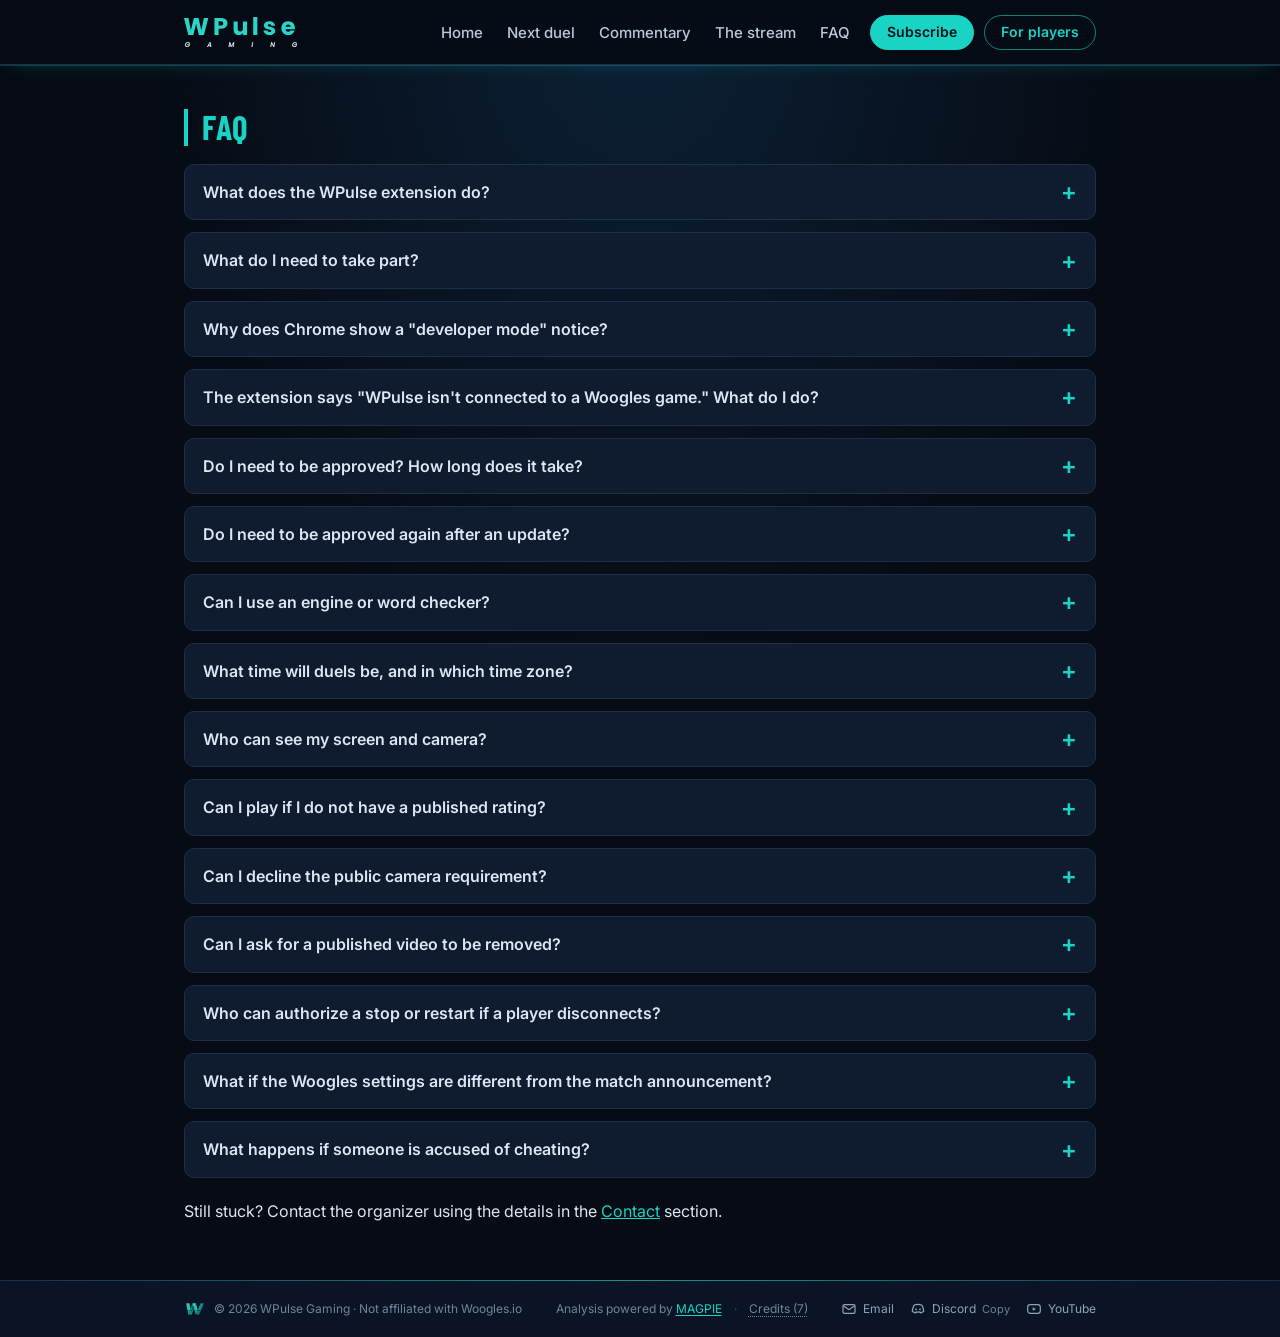
==== faq.html @ 5f2291a4 "Add files via upload" ====
<!DOCTYPE html>
<html lang="en">
<head>
  <meta charset="utf-8">
  <meta name="viewport" content="width=device-width, initial-scale=1">
  <title>FAQ &middot; WPulse Gaming</title>
  <meta name="description" content="Answers to common questions from WPulse Gaming players: the extension, approval, what you need to take part, time zones, cameras and recording, disconnects and fair play.">
  <meta name="theme-color" content="#060b14">
  <link rel="icon" href="favicon.ico?v=2" sizes="32x32">
  <link rel="icon" href="images/favicon.svg?v=2" type="image/svg+xml">

  <!-- Link previews (WhatsApp, Discord, X, Facebook, etc.). The flyer image must exist at images/next-duel-flyer.png. -->
  <meta property="og:type" content="website">
  <meta property="og:site_name" content="WPulse Gaming">
  <meta property="og:title" content="FAQ &middot; WPulse Gaming">
  <meta property="og:description" content="Answers to common questions about the WPulse extension, approval, cameras and recording, and fair play.">
  <meta property="og:url" content="https://wpulsegaming.runs-at.dev/faq.html">
  <meta property="og:image" content="https://wpulsegaming.runs-at.dev/images/next-duel-flyer.png">
  <meta property="og:image:alt" content="WPulse Gaming flyer for the next Scrabble duel">
  <meta name="twitter:card" content="summary_large_image">
  <meta name="twitter:title" content="FAQ &middot; WPulse Gaming">
  <meta name="twitter:description" content="Answers to common questions about the WPulse extension, approval, cameras and recording, and fair play.">
  <meta name="twitter:image" content="https://wpulsegaming.runs-at.dev/images/next-duel-flyer.png">

  <!-- Fonts only (no scripts, no tracking). Falls back to system fonts if blocked. -->
  <link rel="preconnect" href="https://fonts.googleapis.com">
  <link rel="preconnect" href="https://fonts.gstatic.com" crossorigin>
  <link href="https://fonts.googleapis.com/css2?family=Barlow+Condensed:wght@500;600;700&family=Inter:wght@400;500;600;700&display=swap" rel="stylesheet">

  <link rel="stylesheet" href="styles.css">
  <style>
    /* Inactive "coming soon" stream label (no link). Remove with the TODO comments when the stream is ready. */
    .btn-off { background: #16253b; color: #8da2bb; border: 2px dashed #2a4263; cursor: not-allowed; user-select: none; }
    .off-text { color: #8da2bb; font-style: italic; }
  </style>
</head>
</head>
<body class="page-faq">

<!-- Contact icons: simple single-colour SVG symbols (inherit text colour), reused below with <use>. -->
<svg width="0" height="0" style="position:absolute" aria-hidden="true" focusable="false">
  <symbol id="icon-email" viewBox="0 0 24 24">
    <rect x="3" y="5.5" width="18" height="13" rx="2" fill="none" stroke="currentColor" stroke-width="1.8"/>
    <path d="M3.5 7l8.5 6 8.5-6" fill="none" stroke="currentColor" stroke-width="1.8" stroke-linejoin="round"/>
  </symbol>
  <symbol id="icon-youtube" viewBox="0 0 24 24">
    <rect x="2.5" y="5.5" width="19" height="13" rx="4" fill="none" stroke="currentColor" stroke-width="1.8"/>
    <path d="M10 9.2v5.6l5-2.8z" fill="currentColor"/>
  </symbol>
  <symbol id="icon-discord" viewBox="0 0 24 24">
    <path d="M6 6.5c1.9-1 3.8-1.5 6-1.5s4.1.5 6 1.5c1.6 2.7 2.4 5.7 2.6 9-1.6 1.3-3.2 2-4.8 2.4l-1-1.6c-.9.2-1.8.3-2.8.3s-1.9-.1-2.8-.3l-1 1.6c-1.6-.4-3.2-1.1-4.8-2.4.2-3.3 1-6.3 2.6-9z" fill="none" stroke="currentColor" stroke-width="1.8" stroke-linejoin="round"/>
    <circle cx="9" cy="12.5" r="1.4" fill="currentColor"/>
    <circle cx="15" cy="12.5" r="1.4" fill="currentColor"/>
  </symbol>
  <!-- Design icons: 1.75px line icons, decorative (used with aria-hidden). -->
  <symbol id="i-camera" viewBox="0 0 24 24" fill="none" stroke="currentColor" stroke-width="1.75" stroke-linecap="round" stroke-linejoin="round"><path d="M3 8a2 2 0 0 1 2-2h2l1.5-2h7L17 6h2a2 2 0 0 1 2 2v9a2 2 0 0 1-2 2H5a2 2 0 0 1-2-2z"/><circle cx="12" cy="12.5" r="3.5"/></symbol>
  <symbol id="i-phone" viewBox="0 0 24 24" fill="none" stroke="currentColor" stroke-width="1.75" stroke-linecap="round" stroke-linejoin="round"><rect x="7" y="2.5" width="10" height="19" rx="2.5"/><path d="M11 18.5h2"/></symbol>
  <symbol id="i-monitor" viewBox="0 0 24 24" fill="none" stroke="currentColor" stroke-width="1.75" stroke-linecap="round" stroke-linejoin="round"><rect x="3" y="4" width="18" height="12" rx="2"/><path d="M8 20h8M12 16v4"/></symbol>
  <symbol id="i-shield-check" viewBox="0 0 24 24" fill="none" stroke="currentColor" stroke-width="1.75" stroke-linecap="round" stroke-linejoin="round"><path d="M12 3l7 3v5.5c0 4.5-3 8-7 9.5-4-1.5-7-5-7-9.5V6z"/><path d="M9 12l2 2 4-4"/></symbol>
  <symbol id="i-shield" viewBox="0 0 24 24" fill="none" stroke="currentColor" stroke-width="1.75" stroke-linecap="round" stroke-linejoin="round"><path d="M12 3l7 3v5.5c0 4.5-3 8-7 9.5-4-1.5-7-5-7-9.5V6z"/></symbol>
  <symbol id="i-ban" viewBox="0 0 24 24" fill="none" stroke="currentColor" stroke-width="1.75" stroke-linecap="round" stroke-linejoin="round"><circle cx="12" cy="12" r="9"/><path d="M5.6 5.6l12.8 12.8"/></symbol>
  <symbol id="i-check" viewBox="0 0 24 24" fill="none" stroke="currentColor" stroke-width="1.75" stroke-linecap="round" stroke-linejoin="round"><path d="M5 12.5l4.5 4.5L19 7.5"/></symbol>
  <symbol id="i-clock" viewBox="0 0 24 24" fill="none" stroke="currentColor" stroke-width="1.75" stroke-linecap="round" stroke-linejoin="round"><circle cx="12" cy="12" r="9"/><path d="M12 7v5l3 2"/></symbol>
  <symbol id="i-headphones-off" viewBox="0 0 24 24" fill="none" stroke="currentColor" stroke-width="1.75" stroke-linecap="round" stroke-linejoin="round"><path d="M4 15v-3a8 8 0 0 1 12-6.9M20 12v3"/><rect x="3" y="14" width="4" height="6" rx="1.5"/><rect x="17" y="14" width="4" height="6" rx="1.5"/><path d="M3 3l18 18"/></symbol>
  <symbol id="i-lightbulb" viewBox="0 0 24 24" fill="none" stroke="currentColor" stroke-width="1.75" stroke-linecap="round" stroke-linejoin="round"><path d="M9 18h6M10 21h4M12 3a6 6 0 0 0-3.5 10.9c.6.5 1 1.2 1 2.1h5c0-.9.4-1.6 1-2.1A6 6 0 0 0 12 3z"/></symbol>
  <symbol id="i-file" viewBox="0 0 24 24" fill="none" stroke="currentColor" stroke-width="1.75" stroke-linecap="round" stroke-linejoin="round"><path d="M6 3h8l4 4v14H6z"/><path d="M14 3v4h4M9 12h6M9 16h6"/></symbol>
  <symbol id="i-play" viewBox="0 0 24 24" fill="none" stroke="currentColor" stroke-width="1.75" stroke-linecap="round" stroke-linejoin="round"><circle cx="12" cy="12" r="9"/><path d="M10 8.5v7l6-3.5z"/></symbol>
  <symbol id="i-layout" viewBox="0 0 24 24" fill="none" stroke="currentColor" stroke-width="1.75" stroke-linecap="round" stroke-linejoin="round"><rect x="3" y="4" width="18" height="16" rx="2"/><path d="M3 10h18M10 10v10"/></symbol>
  <symbol id="i-message" viewBox="0 0 24 24" fill="none" stroke="currentColor" stroke-width="1.75" stroke-linecap="round" stroke-linejoin="round"><path d="M4 5h16v11H9l-5 4z"/></symbol>
  <symbol id="i-image" viewBox="0 0 24 24" fill="none" stroke="currentColor" stroke-width="1.75" stroke-linecap="round" stroke-linejoin="round"><rect x="3" y="4" width="18" height="16" rx="2"/><circle cx="9" cy="10" r="1.8"/><path d="M21 16l-5-5-8 8"/></symbol>
  <symbol id="i-download" viewBox="0 0 24 24" fill="none" stroke="currentColor" stroke-width="1.75" stroke-linecap="round" stroke-linejoin="round"><path d="M12 3v12M7 11l5 5 5-5M4 20h16"/></symbol>
  <symbol id="i-calendar" viewBox="0 0 24 24" fill="none" stroke="currentColor" stroke-width="1.75" stroke-linecap="round" stroke-linejoin="round"><rect x="3.5" y="5" width="17" height="15.5" rx="2"/><path d="M3.5 10h17M8 3v4M16 3v4"/></symbol>
  <symbol id="i-flag" viewBox="0 0 24 24" fill="none" stroke="currentColor" stroke-width="1.75" stroke-linecap="round" stroke-linejoin="round"><path d="M5 21V4M5 4h11l-2 4 2 4H5"/></symbol>
  <symbol id="i-book" viewBox="0 0 24 24" fill="none" stroke="currentColor" stroke-width="1.75" stroke-linecap="round" stroke-linejoin="round"><path d="M3.5 5.5H10a2 2 0 0 1 2 2V20a2 2 0 0 0-2-2H3.5zM20.5 5.5H14a2 2 0 0 0-2 2V20a2 2 0 0 1 2-2h6.5z"/></symbol>
  <symbol id="i-star" viewBox="0 0 24 24" fill="none" stroke="currentColor" stroke-width="1.75" stroke-linecap="round" stroke-linejoin="round"><path d="M12 3.5l2.6 5.3 5.9.9-4.3 4.1 1 5.8L12 16.8 6.8 19.6l1-5.8L3.5 9.7l5.9-.9z"/></symbol>
  <symbol id="i-globe" viewBox="0 0 24 24" fill="none" stroke="currentColor" stroke-width="1.75" stroke-linecap="round" stroke-linejoin="round"><circle cx="12" cy="12" r="9"/><path d="M3 12h18M12 3c3 3 3 15 0 18M12 3c-3 3-3 15 0 18"/></symbol>
  <symbol id="i-alert" viewBox="0 0 24 24" fill="none" stroke="currentColor" stroke-width="1.75" stroke-linecap="round" stroke-linejoin="round"><path d="M12 3.5l9.5 16.5h-19z"/><path d="M12 10v4.5M12 17.5v.01"/></symbol>
  <symbol id="i-cpu" viewBox="0 0 24 24" fill="none" stroke="currentColor" stroke-width="1.75" stroke-linecap="round" stroke-linejoin="round"><rect x="6" y="6" width="12" height="12" rx="2"/><rect x="9.5" y="9.5" width="5" height="5"/><path d="M9 2.5v3M15 2.5v3M9 18.5v3M15 18.5v3M2.5 9h3M2.5 15h3M18.5 9h3M18.5 15h3"/></symbol>
  <symbol id="i-list" viewBox="0 0 24 24" fill="none" stroke="currentColor" stroke-width="1.75" stroke-linecap="round" stroke-linejoin="round"><path d="M8 6h12M8 12h12M8 18h12M4 6h.01M4 12h.01M4 18h.01"/></symbol>
  <symbol id="i-clipboard" viewBox="0 0 24 24" fill="none" stroke="currentColor" stroke-width="1.75" stroke-linecap="round" stroke-linejoin="round"><rect x="6" y="4" width="12" height="17" rx="2"/><path d="M9 4V3h6v1M9 11h6M9 15h4"/></symbol>
  <symbol id="i-wifi" viewBox="0 0 24 24" fill="none" stroke="currentColor" stroke-width="1.75" stroke-linecap="round" stroke-linejoin="round"><path d="M3 9a14 14 0 0 1 18 0M6 12.5a9.5 9.5 0 0 1 12 0M9 16a5 5 0 0 1 6 0M12 19.5v.01"/></symbol>
  <symbol id="i-scale" viewBox="0 0 24 24" fill="none" stroke="currentColor" stroke-width="1.75" stroke-linecap="round" stroke-linejoin="round"><path d="M12 4v16M6 20h12M5 7h14M5 7l-3 7a3.5 3.5 0 0 0 6 0zM19 7l-3 7a3.5 3.5 0 0 0 6 0z"/></symbol>
  <symbol id="i-eye" viewBox="0 0 24 24" fill="none" stroke="currentColor" stroke-width="1.75" stroke-linecap="round" stroke-linejoin="round"><path d="M2 12s3.5-7 10-7 10 7 10 7-3.5 7-10 7-10-7-10-7z"/><circle cx="12" cy="12" r="3"/></symbol>
  <symbol id="i-trophy" viewBox="0 0 24 24" fill="none" stroke="currentColor" stroke-width="1.75" stroke-linecap="round" stroke-linejoin="round"><path d="M8 4h8v5a4 4 0 0 1-8 0zM8 6H4a3 3 0 0 0 4 4M16 6h4a3 3 0 0 1-4 4M12 13v4M8.5 20h7"/></symbol>
  <symbol id="i-board" viewBox="0 0 24 24" fill="none" stroke="currentColor" stroke-width="1.75" stroke-linecap="round" stroke-linejoin="round"><rect x="3" y="3" width="18" height="18" rx="2"/><path d="M9 3v18M15 3v18M3 9h18M3 15h18"/></symbol>
  <symbol id="i-tiles" viewBox="0 0 24 24" fill="none" stroke="currentColor" stroke-width="1.75" stroke-linecap="round" stroke-linejoin="round"><rect x="3" y="8" width="8" height="8" rx="1.5"/><rect x="13" y="8" width="8" height="8" rx="1.5"/></symbol>
  <symbol id="i-bars" viewBox="0 0 24 24" fill="none" stroke="currentColor" stroke-width="1.75" stroke-linecap="round" stroke-linejoin="round"><path d="M5 20V12M12 20V5M19 20v-9"/></symbol>
  <symbol id="i-user" viewBox="0 0 24 24" fill="none" stroke="currentColor" stroke-width="1.75" stroke-linecap="round" stroke-linejoin="round"><circle cx="12" cy="8" r="4"/><path d="M4 21a8 8 0 0 1 16 0"/></symbol>
  <symbol id="i-at" viewBox="0 0 24 24" fill="none" stroke="currentColor" stroke-width="1.75" stroke-linecap="round" stroke-linejoin="round"><circle cx="12" cy="12" r="3.5"/><path d="M15.5 12v1.5a2.5 2.5 0 0 0 5 0V12a8.5 8.5 0 1 0-3.5 6.9"/></symbol>
  <symbol id="i-instagram" viewBox="0 0 24 24" fill="none" stroke="currentColor" stroke-width="1.75" stroke-linecap="round" stroke-linejoin="round"><rect x="3.5" y="3.5" width="17" height="17" rx="5"/><circle cx="12" cy="12" r="4"/><path d="M17.2 6.8v.01"/></symbol>
  <symbol id="i-linkedin" viewBox="0 0 24 24" fill="none" stroke="currentColor" stroke-width="1.75" stroke-linecap="round" stroke-linejoin="round"><rect x="3.5" y="3.5" width="17" height="17" rx="3"/><path d="M8 10.5V16M8 7.6v.01M12 16v-5.5M12 12.8c0-1.4 1-2.3 2.3-2.3s2.2.9 2.2 2.4V16"/></symbol>
  <symbol id="i-pen" viewBox="0 0 24 24" fill="none" stroke="currentColor" stroke-width="1.75" stroke-linecap="round" stroke-linejoin="round"><path d="M4 20l1-4L16.5 4.5a2.1 2.1 0 0 1 3 3L8 19z"/><path d="M14 7l3 3"/></symbol>
  <symbol id="i-arrow-up-right" viewBox="0 0 24 24" fill="none" stroke="currentColor" stroke-width="1.75" stroke-linecap="round" stroke-linejoin="round"><path d="M5 19L18 6M10 6h8v8"/></symbol>
  <symbol id="i-type" viewBox="0 0 24 24" fill="none" stroke="currentColor" stroke-width="1.75" stroke-linecap="round" stroke-linejoin="round"><path d="M5 7V5h14v2M12 5v14M9 19h6"/></symbol>
  <symbol id="i-cursor" viewBox="0 0 24 24" fill="none" stroke="currentColor" stroke-width="1.75" stroke-linecap="round" stroke-linejoin="round"><path d="M6 4l12 7.5-5.2 1.3L10.5 18z"/><path d="M14 15l4 4"/></symbol>
  <symbol id="i-question" viewBox="0 0 24 24" fill="none" stroke="currentColor" stroke-width="1.75" stroke-linecap="round" stroke-linejoin="round"><path d="M9 9.2a3.1 3.1 0 1 1 4.6 2.7c-1 .6-1.6 1.2-1.6 2.3M12 17.6v.01"/></symbol>
  <symbol id="i-bell" viewBox="0 0 24 24" fill="none" stroke="currentColor" stroke-width="1.75" stroke-linecap="round" stroke-linejoin="round"><path d="M6 16v-5a6 6 0 1 1 12 0v5l2 2.5H4zM10 21h4"/></symbol>
  <symbol id="i-copy" viewBox="0 0 24 24" fill="none" stroke="currentColor" stroke-width="1.75" stroke-linecap="round" stroke-linejoin="round"><rect x="9" y="9" width="11" height="11" rx="2"/><path d="M5 15V6a2 2 0 0 1 2-2h8"/></symbol>
</svg>

<!-- =====================================================================
     STICKY MENU  (edit link text here; same menu as index.html, with page links)
     ===================================================================== -->
<header class="topbar">
  <div class="wrap">
    <a class="brand" href="index.html" aria-label="WPulse Gaming, back to the home page"><img src="images/wpulse-wordmark.svg" width="98" height="26" alt="WPulse Gaming"></a>
    <nav class="nav" aria-label="Site pages">
      <a href="index.html">Home</a>
      <a href="index.html#schedule">Next duel</a>
      <a href="index.html#commentary">Commentary</a>
      <a href="stream.html">The stream</a>
      <a href="faq.html" aria-current="page">FAQ</a>
      <a class="nav-sub" href="https://www.youtube.com/@WPulseGaming?sub_confirmation=1" target="_blank" rel="noopener noreferrer">Subscribe</a>
      <a class="nav-pill nav-cta" href="players.html">For players</a>
    </nav>
  </div>
</header>

<!-- Table of contents: shown as a sticky sidebar on wide desktop screens only. Keep its links in step with the sections. -->
<nav class="toc" aria-label="On this page">
  <p class="toc-title">On this page</p>
  <a href="#faq">FAQ</a>
  <a href="#contact">Contact</a>
</nav>
<main id="top">

<!-- =====================================================================
     SECTION 6: FAQ / TROUBLESHOOTING
     To add a question: copy one <details>...</details> block.
     ===================================================================== -->
<section id="faq">
  <div class="wrap faq">
    <div class="section-head">
      <h2>FAQ</h2>
    </div>

    <details>
      <summary>What does the WPulse extension do?</summary>
      <div class="answer"><p>It reads the game information that the Woogles page already shows (board, scores, clocks, moves and your own rack) plus your Woogles username, and sends it to the live stream overlay. It does not play or change your game, and it never asks for your Woogles password.</p></div>
    </details>
    <details>
      <summary>What do I need to take part?</summary>
      <div class="answer"><p>A computer with Google Chrome for Woogles and the extension, a camera with a microphone (a phone works well), and a stable internet connection. See <a href="players.html#your-setup">Match-day setup</a>.</p></div>
    </details>
    <details>
      <summary>Why does Chrome show a "developer mode" notice?</summary>
      <div class="answer"><p>The extension is installed from a file instead of the Chrome Web Store, so Chrome shows a notice when it starts. Dismiss it. Do not remove the extension.</p></div>
    </details>
    <details>
      <summary>The extension says "WPulse isn't connected to a Woogles game." What do I do?</summary>
      <div class="answer"><p>Make sure you are on a game page at woogles.io, then reload the tab. If it still does not connect, message the organizer by email or Discord.</p></div>
    </details>
    <details>
      <summary>Do I need to be approved? How long does it take?</summary>
      <div class="answer"><p>Yes. Send your install ID, your name and your Woogles username(s) to the organizer. Until you are approved, nothing from your install reaches the stream.</p></div>
    </details>
    <details>
      <summary>Do I need to be approved again after an update?</summary>
      <div class="answer"><p>No. Your install ID stays the same when you update. See <a href="players.html#update">How to update WPulse</a>.</p></div>
    </details>
    <details>
      <summary>Can I use an engine or word checker?</summary>
      <div class="answer"><p>Not in standard competitive matches, which are engine-free. Engine-assisted demonstrations are separate and need advance announcement, nonrated status and both players' explicit agreement. See <a href="players.html#proctor">Fair play and the proctor</a>.</p></div>
    </details>
    <details>
      <summary>What time will duels be, and in which time zone?</summary>
      <div class="answer"><p>All times on this site are in West Africa Time (WAT, UTC+1). See <a href="index.html#schedule">Next duel &amp; schedule</a>.</p></div>
    </details>
    <details>
      <summary>Who can see my screen and camera?</summary>
      <div class="answer"><p>The proctor and organizer watch your camera and screen feeds. Your camera feed is used in the public broadcast, and match footage in replays, short clips and highlights. Your screen is used for proctoring only and is never shown in the public broadcast. See <a href="players.html#recording">Camera, screen sharing and recording</a>.</p></div>
    </details>
    <details>
      <summary>Can I play if I do not have a published rating?</summary>
      <div class="answer"><p>Possibly. It depends on the match being arranged. Include your approximate playing level and experience when applying if you do not have a published rating.</p></div>
    </details>
    <details>
      <summary>Can I decline the public camera requirement?</summary>
      <div class="answer"><p>The public camera is required for standard competitive matches. If you refuse it, you cannot play that format. Contact the organizer by email or Discord before accepting an invitation if you have a question or concern.</p></div>
    </details>
    <details>
      <summary>Can I ask for a published video to be removed?</summary>
      <div class="answer"><p>Yes. Contact the organizer by email or Discord. Published footage is normally retained; requests are reviewed case by case and removal is not guaranteed. See <a href="players.html#recording">Camera, screen sharing and recording</a>.</p></div>
    </details>

    <details>
      <summary>Who can authorize a stop or restart if a player disconnects?</summary>
      <div class="answer"><p>Only the organizer can authorize a pause. Notify the proctor or organizer immediately and wait for the organizer's instructions. See <a href="players.html#proctor">Fair play and the proctor</a>.</p></div>
    </details>
    <details>
      <summary>What if the Woogles settings are different from the match announcement?</summary>
      <div class="answer"><p>Report the mismatch to the organizer immediately. The organizer decides how to proceed, so do not assume the game may continue until the organizer confirms it. See <a href="players.html#proctor">Fair play and the proctor</a>.</p></div>
    </details>
    <details>
      <summary>What happens if someone is accused of cheating?</summary>
      <div class="answer"><p>The organizer reviews the available evidence, hears the player's explanation where appropriate, and documents the decision. See <a href="players.html#proctor">Fair play and the proctor</a>.</p></div>
    </details>

    <p style="margin-top:20px">Still stuck? Contact the organizer using the details in the <a href="#contact">Contact</a> section.</p>
  </div>
</section>

</main>

<!-- =====================================================================
     SECTION 7: CONTACT / FOOTER
     ===================================================================== -->
<footer id="contact">
  <div class="wrap ft-strip">
    <div class="ft-left">
      <img src="images/wpulse-icon-nobg.svg" width="40" height="40" alt="">
      <p class="ft-copy">&copy; 2026 WPulse Gaming &middot; Not affiliated with Woogles.io</p>
    </div>
    <div class="ft-mid">
      <p class="ft-engine">Analysis powered by <a href="https://github.com/jvc56/MAGPIE" target="_blank" rel="noopener">MAGPIE</a></p>
      <details class="ft-credits">
        <summary>Credits (7)</summary>
        <div class="ft-credits-body">
          <p class="ft-label">Contributors</p>
          <!-- Add or remove contributor names here -->
          <ul class="ft-names">
        <li>Adekoya Ridwan</li>
        <li>Adeleke Glory</li>
        <li>Imode Divine</li>
        <li>Nwabuzor Favour</li>
        <li>Kareem Jamiu</li>
        <li>Lateef Musa</li>
        <li>Victor Lawrence</li>
      </ul>
          <p class="credit-text">Best-move analysis on the WPulse stream is powered by <a href="https://github.com/jvc56/MAGPIE" target="_blank" rel="noopener">MAGPIE</a>, an open-source crossword game engine by Josh Castellano and contributors (github.com/jvc56/MAGPIE).</p>
        </div>
      </details>
    </div>
    <div class="contact-cards">
      <a class="contact-card" href="mailto:wpulsegaming@gmail.com"><svg class="ci" aria-hidden="true"><use href="#icon-email"/></svg><span class="cc-label">Email</span><span class="sr-only">: wpulsegaming@gmail.com</span></a>
      <div class="contact-card is-static" data-copy="wpulsegaming"><svg class="ci" aria-hidden="true"><use href="#icon-discord"/></svg><span class="cc-label">Discord</span><span class="cc-value sr-only">wpulsegaming</span><span class="cc-action"><span class="cc-action-label" aria-live="polite">Copy</span></span></div>
      <a class="contact-card" href="https://www.youtube.com/@WPulseGaming" target="_blank" rel="noopener noreferrer"><svg class="ci" aria-hidden="true"><use href="#icon-youtube"/></svg><span class="cc-label">YouTube</span><span class="sr-only">: @WPulseGaming</span></a>
    </div>
  </div>
</footer>

<script src="script.js" defer></script>
</body></html>
---- styles.css ----
/* WPulse Player Hub - styles.css
   Colours are set once in :root below. Change them there. */

:root {
  --bg: #060b14;
  --bg-2: #0b1424;
  --card: #0f1b2f;
  --line: #1c2f4a;
  --text: #dce6f2;
  --muted: #8da2bb;
  --accent: #19d3c5;
  --accent-2: #22b8ee;
  --warn: #f5b942;
  --head-font: "Barlow Condensed", "Arial Narrow", "Helvetica Neue", Arial, sans-serif;
  --body-font: "Inter", system-ui, -apple-system, "Segoe UI", Roboto, Arial, sans-serif;
}

* { box-sizing: border-box; }

html { scroll-padding-top: 72px; }
@media (prefers-reduced-motion: no-preference) { html { scroll-behavior: smooth; } }

body {
  margin: 0;
  background: var(--bg);
  background-image: radial-gradient(ellipse at top, #0c2036 0%, var(--bg) 55%);
  background-attachment: fixed;
  color: var(--text);
  font-family: var(--body-font);
  font-size: 1rem;
  line-height: 1.65;
  -webkit-text-size-adjust: 100%;
}

a { color: var(--accent); }
a:hover { color: #6ff0e5; }

h1, h2, h3 {
  font-family: var(--head-font);
  text-transform: uppercase;
  letter-spacing: 0.03em;
  line-height: 1.1;
  margin: 0 0 0.5em;
  color: #fff;
}
h1 { font-size: clamp(2.6rem, 9vw, 4.6rem); }
h2 { font-size: clamp(1.9rem, 6vw, 2.6rem); color: var(--accent); }
h3 { font-size: 1.35rem; }

p { margin: 0 0 1em; }

.wrap { width: 100%; max-width: 960px; margin: 0 auto; padding: 0 16px; }

section { padding: 56px 0 24px; }
.section-head { border-left: 4px solid var(--accent); padding-left: 14px; margin-bottom: 22px; }
.section-head p { color: var(--muted); margin: 0; }

/* ---------- Sticky menu ---------- */
.topbar {
  position: sticky; top: 0; z-index: 50;
  background: rgba(6, 11, 20, 0.92);
  backdrop-filter: blur(8px);
  border-bottom: 1px solid var(--line);
  box-shadow: 0 1px 0 rgba(25, 211, 197, 0.22), 0 8px 18px -10px rgba(25, 211, 197, 0.25);
}
.topbar .wrap { display: flex; align-items: center; gap: 12px; position: relative; }
.brand {
  font-family: var(--head-font); font-weight: 700; font-size: 1.3rem;
  text-transform: uppercase; letter-spacing: 0.05em; color: #fff;
  text-decoration: none; white-space: nowrap; padding: 12px 0;
}
.brand span { color: var(--accent); }
.nav {
  display: flex; gap: 4px; overflow-x: auto; margin-left: auto;
  scrollbar-width: none; -webkit-overflow-scrolling: touch;
}
.nav::-webkit-scrollbar { display: none; }
.nav a {
  color: var(--muted); text-decoration: none; white-space: nowrap;
  padding: 14px 10px; font-size: 0.9rem; font-weight: 500;
  border-bottom: 2px solid transparent; position: relative;
}
.nav a::after {
  content: ""; position: absolute; left: 6px; right: 6px; bottom: -2px; height: 2px;
  background: var(--accent); transform: scaleX(0); transform-origin: left;
}
.nav a:hover, .nav a:focus-visible { color: #fff; }
.nav a:hover::after, .nav a:focus-visible::after { transform: scaleX(1); }

/* ---------- Buttons ---------- */
.btn {
  display: inline-block; padding: 14px 26px; border-radius: 6px;
  background: linear-gradient(135deg, var(--accent), var(--accent-2));
  color: #04121a; font-weight: 700; text-decoration: none;
  font-family: var(--head-font); font-size: 1.25rem;
  text-transform: uppercase; letter-spacing: 0.06em;
  position: relative; overflow: hidden;
}
.btn:hover { color: #04121a; filter: brightness(1.1); }
.btn .ic { width: 1.1em; height: 1.1em; vertical-align: -0.16em; margin-right: 0.45em; }
.btn-sm { padding: 3px 12px; font-size: 1rem; border-radius: 999px; }
.btn-big { padding: 18px 34px; font-size: 1.5rem; }
.btn-ghost { background: transparent; color: var(--accent); border: 2px solid var(--accent); }
.btn-ghost:hover { color: #fff; background: rgba(25, 211, 197, 0.12); }

/* ---------- Header ---------- */
.hero { padding: 64px 0 40px; }
.eyebrow {
  display: inline-flex; align-items: center; margin-bottom: 14px; padding: 4px 14px;
  font-family: var(--body-font); font-size: 0.72rem; font-weight: 600; letter-spacing: 0.12em; text-transform: uppercase;
  color: #38bdf8; background: rgba(6, 182, 212, 0.08); border: 1px solid rgba(6, 182, 212, 0.25); border-radius: 9999px;
  -webkit-backdrop-filter: blur(6px); backdrop-filter: blur(6px);
}
.hero p.lead { font-size: 1.15rem; color: var(--muted); max-width: 40em; }

/* ---------- Cards / schedule ---------- */
.card {
  background: var(--card); border: 1px solid var(--line);
  border-radius: 10px; padding: 18px 20px; margin-bottom: 18px;
}
.next-duel { border-color: var(--accent); box-shadow: 0 0 0 1px rgba(25, 211, 197, 0.25), 0 8px 30px rgba(25, 211, 197, 0.08); }
.next-duel .label { font-family: var(--head-font); color: var(--accent); letter-spacing: 0.15em; text-transform: uppercase; }
.next-duel .players { font-family: var(--head-font); font-size: 2rem; text-transform: uppercase; color: #fff; line-height: 1.1; }

.duel-details { display: grid; grid-template-columns: 1fr; gap: 10px 24px; margin: 10px 0 16px; }
.duel-details .duel-wide { grid-column: 1 / -1; }
.duel-details .duel-wide dd { font-size: 1.25rem; font-weight: 600; }
.duel-details .duel-tz { display: block; font-size: 0.85rem; font-weight: 400; color: var(--muted); }
.match-details strong { color: var(--accent); font-weight: 600; }
.duel-details dt { font-size: 0.75rem; text-transform: uppercase; letter-spacing: 0.1em; color: var(--accent); }
.duel-details dd { margin: 0; font-size: 0.95rem; }
@media (min-width: 720px) { .duel-details { grid-template-columns: 1fr 1fr; } }

.table-scroll { overflow-x: auto; border: 1px solid var(--line); border-radius: 10px; }
table { width: 100%; border-collapse: collapse; min-width: 560px; background: var(--card); }
th, td { text-align: left; padding: 12px 14px; border-bottom: 1px solid var(--line); vertical-align: top; }
th { font-family: var(--head-font); text-transform: uppercase; letter-spacing: 0.08em; color: var(--accent); background: var(--bg-2); font-size: 1.05rem; }
tr:last-child td { border-bottom: 0; }

/* ---------- Setup steps ---------- */
.steps { list-style: none; margin: 0; padding: 0; counter-reset: step; }
.step {
  counter-increment: step; position: relative;
  background: var(--card); border: 1px solid var(--line); border-radius: 10px;
  padding: 18px 20px 20px 20px; margin-bottom: 18px;
}
.step h3 { display: flex; align-items: center; gap: 12px; }
.step h3::before {
  content: counter(step); flex: none;
  width: 2.5rem; height: 2.5rem; border-radius: 50%;
  display: inline-flex; align-items: center; justify-content: center;
  background: var(--accent); color: #04121a; font-size: 1.4rem; font-weight: 700;
  box-shadow: 0 0 0 4px rgba(25, 211, 197, 0.16);
}
.step code, .faq code, .box code {
  background: #0a1626; border: 1px solid var(--line); border-radius: 4px;
  padding: 1px 6px; font-size: 0.92em; color: #9ff3ec; overflow-wrap: anywhere;
}
.version-line { color: var(--muted); font-size: 0.95rem; margin: 10px 0 0; }
.version-line strong { color: var(--text); }
.note { border-left: 3px solid var(--warn); background: rgba(245, 185, 66, 0.07); padding: 10px 14px; border-radius: 0 6px 6px 0; }

/* Screenshot placeholder: aspect-ratio reserves space so layout never jumps.
   When you add a real <img>, give it class="shot" and keep width/height attributes. */
.shot-ph, img.shot {
  display: block; width: 100%; max-width: 640px; aspect-ratio: 16 / 9;
  margin: 14px 0 0; border-radius: 8px; object-fit: cover; height: auto;
}
img.shot { object-fit: contain; border: 1px solid var(--line); background: var(--bg-2); }
.shot-ph.shot-wide { max-width: 960px; margin-top: 0; }
.shot-ph {
  display: flex; align-items: center; justify-content: center; text-align: center;
  padding: 12px; color: var(--muted); font-size: 0.95rem;
  background: repeating-linear-gradient(45deg, #0a1626, #0a1626 12px, #0d1a2e 12px, #0d1a2e 24px);
  border: 2px dashed var(--line);
}

/* ---------- Placeholder text blocks ---------- */
.grid { display: grid; gap: 18px; grid-template-columns: 1fr; }
.box { background: var(--card); border: 1px solid var(--line); border-radius: 10px; padding: 18px 20px; }
.box h3 { color: var(--accent); }
.box > :last-child { margin-bottom: 0; }
.todo { color: var(--warn); }
.rules-list { margin: 0; padding-left: 1.2em; }
.rules-list li { margin-bottom: 0.5em; }
.rules-list li::marker { color: var(--accent); }
.check-list { list-style: none; margin: 0; padding: 0; }
.check-list li { position: relative; padding-left: 1.8em; margin-bottom: 0.5em; }
.check-list li::before {
  content: ""; position: absolute; left: 0; top: 0.15em; width: 1.15em; height: 1.15em;
  background: var(--ok);
  -webkit-mask: url("data:image/svg+xml,%3Csvg xmlns='http://www.w3.org/2000/svg' viewBox='0 0 24 24' fill='none' stroke='black' stroke-width='2.4' stroke-linecap='round' stroke-linejoin='round'%3E%3Cpath d='M5 12.5l4.5 4.5L19 7.5'/%3E%3C/svg%3E") center / contain no-repeat;
  mask: url("data:image/svg+xml,%3Csvg xmlns='http://www.w3.org/2000/svg' viewBox='0 0 24 24' fill='none' stroke='black' stroke-width='2.4' stroke-linecap='round' stroke-linejoin='round'%3E%3Cpath d='M5 12.5l4.5 4.5L19 7.5'/%3E%3C/svg%3E") center / contain no-repeat;
}

/* ---------- FAQ ---------- */
.faq details { background: var(--card); border: 1px solid var(--line); border-radius: 10px; margin-bottom: 12px; }
.faq summary {
  cursor: pointer; padding: 14px 18px; font-weight: 600; list-style: none;
  display: flex; justify-content: space-between; gap: 12px; align-items: center;
}
.faq summary::-webkit-details-marker { display: none; }
.faq summary::after { content: "+"; color: var(--accent); font-size: 1.5rem; line-height: 1; flex: none; }
.faq details[open] summary::after { transform: rotate(45deg); }
.faq details[open] summary { border-bottom: 1px solid var(--line); }
.faq details[open] { border-left: 3px solid var(--accent); }
.faq summary:hover { background: rgba(25, 211, 197, 0.07); border-radius: 9px; }
.faq details[open] summary:hover { border-radius: 9px 9px 0 0; }
.faq summary:focus-visible { outline-offset: -2px; border-radius: 9px; }
.faq .answer { padding: 14px 18px 4px; }

/* ---------- Footer ---------- */
footer { margin-top: 56px; border-top: 1px solid var(--line); background: var(--bg-2); padding: 32px 0 40px; color: var(--muted); }
footer p { margin-bottom: 0.5em; }
.small { font-size: 0.85rem; }

.contact-list { list-style: none; margin: 0 0 1em; padding: 0; }
.contact-list li { display: flex; align-items: center; gap: 8px; padding: 3px 0; flex-wrap: wrap; }
.ci-sm { flex: none; width: 1.25rem; height: 1.25rem; color: var(--accent); }
.handle {
  background: #0a1626; border: 1px solid var(--line); border-radius: 4px;
  padding: 1px 6px; font-weight: 600; color: #9ff3ec;
}


:focus-visible { outline: 2px solid var(--accent); outline-offset: 2px; }

@media (min-width: 720px) {
  .wrap { padding: 0 24px; }
  body { font-size: 1.05rem; }
  .grid.three { grid-template-columns: repeat(3, 1fr); }
  .grid.two { grid-template-columns: repeat(2, 1fr); }
  .nav a { padding: 18px 5px; font-size: 0.8rem; }
  .nav { gap: 2px; }
}

/* ======================= Design upgrade (static styles) ======================= */
:root {
  --ok: #34d399; --bad: #fb7185;
  --ok-bg: rgba(52, 211, 153, 0.07); --bad-bg: rgba(251, 113, 133, 0.07);
  --warn-bg: rgba(245, 185, 66, 0.07); --info-bg: rgba(25, 211, 197, 0.06);
}

/* Icons (sprite symbols, decorative) */
.ic { width: 1.15em; height: 1.15em; flex: none; vertical-align: -0.2em; }
h3 .ic { width: 1.1em; height: 1.1em; margin-right: 0.45em; vertical-align: -0.14em; color: var(--acc, var(--accent)); }

/* Semantic accents: thin left border, tinted icon, faint background */
.acc-ok { --acc: var(--ok); --acc-bg: var(--ok-bg); }
.acc-warn { --acc: var(--warn); --acc-bg: var(--warn-bg); }
.acc-bad { --acc: var(--bad); --acc-bg: var(--bad-bg); }
.acc-info { --acc: var(--accent); --acc-bg: var(--info-bg); }
.box[class*="acc-"] { border-left: 3px solid var(--acc); background-image: linear-gradient(var(--acc-bg), var(--acc-bg)); }
.box[class*="acc-"] h3 { color: var(--acc); }

/* Section dividers and hero */
main > section:not(.hero) { position: relative; }
main > section:not(.hero)::before {
  content: ""; position: absolute; top: 0; left: 50%; width: min(960px, calc(100% - 32px)); height: 1px;
  transform: translateX(-50%);
  background: linear-gradient(90deg, transparent, rgba(25, 211, 197, 0.4), transparent);
}
.hero {
  position: relative; overflow: hidden;
  background:
    radial-gradient(ellipse 60% 70% at 15% 0%, rgba(25, 211, 197, 0.16), transparent 70%),
    radial-gradient(ellipse 50% 60% at 92% 10%, rgba(34, 184, 238, 0.10), transparent 70%);
}
.hero::before {
  content: ""; position: absolute; inset: 0; pointer-events: none;
  background-image:
    linear-gradient(rgba(25, 211, 197, 0.06) 1px, transparent 1px),
    linear-gradient(90deg, rgba(25, 211, 197, 0.06) 1px, transparent 1px);
  background-size: 34px 34px;
  -webkit-mask-image: linear-gradient(#000 25%, transparent);
  mask-image: linear-gradient(#000 25%, transparent);
}
.hero .wrap { position: relative; z-index: 1; }
/* players.html and stream.html only: the first section sits right under the header, so no divider line above it */
body.page-players main > section:first-child::before,
body.page-stream main > section:first-child::before,
body.page-faq main > section:first-child::before { display: none; }
/* Home hero: phone-only extras (shown inside the phone media query; hidden everywhere else) */
.hero-cards, .hero-next { display: none; }
/* Home: button in the "See the stream" call-to-action line */
.play-line .peek-cta { margin: 12px 0 0; }


/* Button sheen */
.btn:not(.btn-ghost):not(.btn-off)::after {
  content: ""; position: absolute; top: 0; bottom: 0; left: 0; width: 40%; pointer-events: none;
  background: linear-gradient(105deg, transparent, rgba(255, 255, 255, 0.4), transparent);
  transform: translateX(-130%) skewX(-20deg);
}

/* Next duel: animated border ring (a spinning gradient behind a 1.5px inset card face) */
.next-duel { position: relative; overflow: hidden; border-color: transparent; }
.next-duel::before {
  content: ""; position: absolute; left: 50%; top: 50%; width: 1400px; height: 1400px; margin: -700px 0 0 -700px;
  background: conic-gradient(from 0deg, transparent 0 55%, var(--accent) 78%, var(--accent-2) 90%, transparent 100%);
}
.next-duel::after { content: ""; position: absolute; inset: 1.5px; border-radius: 8.5px; background: var(--card); z-index: 0; }
.next-duel > * { position: relative; z-index: 1; }
.duel-details dt { display: flex; align-items: center; gap: 0.4em; }
.duel-details dt .ic { width: 1.2em; height: 1.2em; vertical-align: 0; }
.next-duel .players { font-size: 2.6rem; }

/* Apply */
.apply-grid { list-style: none; margin: 0 0 1em; padding: 0; display: grid; grid-template-columns: 1fr 1fr; gap: 10px; }
.apply-grid li { display: flex; gap: 10px; align-items: center; background: var(--info-bg); border: 1px solid var(--line); border-radius: 8px; padding: 10px 12px; }
.apply-grid .ic { width: 1.6rem; height: 1.6rem; color: var(--accent); }

/* Install steps: connecting line */
.step::after {
  content: ""; position: absolute; left: calc(20px + 1.25rem - 1px); top: 100%; width: 2px; height: 18px;
  background: linear-gradient(var(--accent), rgba(25, 211, 197, 0.1));
}
.step:last-child::after { display: none; }

/* Proctor lists, callouts, numbered lists */
.x-list { list-style: none; padding-left: 0; }
.x-list li { position: relative; padding-left: 1.8em; }
.x-list li::before {
  content: ""; position: absolute; left: 0; top: 0.15em; width: 1.15em; height: 1.15em; background: var(--bad);
  -webkit-mask: url("data:image/svg+xml,%3Csvg xmlns='http://www.w3.org/2000/svg' viewBox='0 0 24 24' fill='none' stroke='black' stroke-width='2.4' stroke-linecap='round'%3E%3Cpath d='M6 6l12 12M18 6L6 18'/%3E%3C/svg%3E") center / contain no-repeat;
  mask: url("data:image/svg+xml,%3Csvg xmlns='http://www.w3.org/2000/svg' viewBox='0 0 24 24' fill='none' stroke='black' stroke-width='2.4' stroke-linecap='round'%3E%3Cpath d='M6 6l12 12M18 6L6 18'/%3E%3C/svg%3E") center / contain no-repeat;
}
.callout { display: flex; gap: 10px; align-items: flex-start; border-left: 3px solid var(--warn); background: var(--warn-bg); padding: 10px 14px; border-radius: 0 8px 8px 0; }
.callout .ic { width: 1.3rem; height: 1.3rem; margin-top: 1px; color: var(--warn); }
.num-list { list-style: none; padding-left: 0; counter-reset: n; }
.num-list li { counter-increment: n; position: relative; padding-left: 2.1rem; margin-bottom: 0.6em; }
.num-list li::before {
  content: counter(n); position: absolute; left: 0; top: 0; width: 1.5rem; height: 1.5rem; border-radius: 50%;
  display: flex; align-items: center; justify-content: center;
  background: rgba(25, 211, 197, 0.14); border: 1px solid var(--accent); color: var(--accent); font-size: 0.8rem; font-weight: 700; line-height: 1;
}

/* Screenshot placeholders as frames: window dots, image icon, shimmer */
.shot-ph {
  position: relative; overflow: hidden; flex-direction: column; gap: 8px; padding: 34px 12px 14px;
  background: linear-gradient(180deg, #0c1829, #0a1626); border: 1px solid var(--line);
}
.shot-ph::before {
  content: ""; position: absolute; left: 0; right: 0; top: 0; height: 24px; border-bottom: 1px solid var(--line);
  background:
    radial-gradient(circle at 14px 12px, #fb7185 0 4px, transparent 4.5px),
    radial-gradient(circle at 28px 12px, #f5b942 0 4px, transparent 4.5px),
    radial-gradient(circle at 42px 12px, #34d399 0 4px, transparent 4.5px),
    rgba(255, 255, 255, 0.03);
}
.shot-ph::after {
  content: ""; position: absolute; top: 24px; bottom: 0; left: 0; width: 40%; pointer-events: none;
  background: linear-gradient(100deg, transparent, rgba(255, 255, 255, 0.05), transparent);
  transform: translateX(-130%);
}
.shot-ph .ph-ic { width: 2.2rem; height: 2.2rem; color: #4a6a8f; }

/* Recording: points */
.point { display: flex; gap: 12px; align-items: flex-start; margin: 0 0 12px; }
.point > .ic { width: 2rem; height: 2rem; padding: 6px; border-radius: 8px; background: var(--info-bg); color: var(--accent); margin-top: 2px; }
.point p { margin: 0; }
.point-rec { background: var(--info-bg); border: 1px solid rgba(25, 211, 197, 0.35); border-radius: 10px; padding: 12px 14px; }

/* Footer polish */
footer { position: relative; }
footer::before { content: ""; position: absolute; top: -1px; left: 0; right: 0; height: 1px; background: linear-gradient(90deg, transparent, var(--accent), transparent); opacity: 0.6; }

/* Script-enhanced bits (all inert without script.js) */
.nav a.is-active { color: #fff; }
.nav a.is-active::after { transform: scaleX(1); }
.countdown {
  display: inline-block; margin: 6px 0 2px; padding: 2px 12px; border-radius: 999px;
  background: var(--info-bg); border: 1px solid rgba(25, 211, 197, 0.35);
  color: var(--accent); font-size: 0.9rem; font-weight: 600;
}


/* About the stream: labelled facts, cards that fill their row evenly, button pinned to the bottom */
.about-cards .box { display: flex; flex-direction: column; border-top: 2px solid rgba(25, 211, 197, 0.5); }
.about-cards .box > .btn { align-self: flex-start; margin-top: auto; padding: 9px 18px; font-size: 1.05rem; white-space: nowrap; }
.about-cards .box > .btn .ic { margin-right: 0.4em; }
.about-note { margin: 12px 0 0; color: var(--muted); }
.facts { margin: 0 0 14px; display: grid; gap: 12px; }
.facts dt { font-size: 0.75rem; text-transform: uppercase; letter-spacing: 0.1em; color: var(--accent); }
.facts dd { margin: 2px 0 0; }

/* Stream preview: wide images and CSS-only dark/light tabs */
img.shot.shot-wide { max-width: 960px; }
.theme-tabs { position: relative; }
.theme-tabs > input { position: absolute; opacity: 0; width: 1px; height: 1px; pointer-events: none; }
.tab-labels { display: flex; gap: 8px; }
.tab-labels label {
  cursor: pointer; padding: 8px 18px; border: 1px solid var(--line); border-radius: 999px; background: var(--card);
  color: var(--muted); font-family: var(--head-font); font-size: 1rem; letter-spacing: 0.08em; text-transform: uppercase;
}
.tab-labels label:hover { color: #fff; border-color: var(--accent); }
/* Generic: first radio + first label + first panel, second radio + second label + second panel */
.theme-tabs > input:nth-of-type(1):checked ~ .tab-labels label:nth-child(1),
.theme-tabs > input:nth-of-type(2):checked ~ .tab-labels label:nth-child(2) { background: rgba(25, 211, 197, 0.14); border-color: var(--accent); color: #fff; }
.theme-tabs > input:nth-of-type(1):focus-visible ~ .tab-labels label:nth-child(1),
.theme-tabs > input:nth-of-type(2):focus-visible ~ .tab-labels label:nth-child(2) { outline: 2px solid var(--accent); outline-offset: 2px; }
.tab-panels > :nth-child(2) { display: none; }
.theme-tabs > input:nth-of-type(2):checked ~ .tab-panels > :nth-child(1) { display: none; }
.theme-tabs > input:nth-of-type(2):checked ~ .tab-panels > :nth-child(2) { display: block; }
.theme-tabs + .theme-tabs, .cards-gap { margin-top: 22px; }

/* Collapsible secondary rules (details/summary, works without script) */
.rule-stack { display: grid; gap: 10px; margin-top: 18px; }
.box.rule-details { padding: 0; }
.rule-details > summary { cursor: pointer; list-style: none; display: flex; align-items: center; justify-content: space-between; gap: 12px; padding: 14px 18px; }
.rule-details > summary::-webkit-details-marker { display: none; }
.rule-details > summary h3 { margin: 0; }
.rule-details > summary::after { content: "+"; color: var(--acc); font-size: 1.5rem; line-height: 1; flex: none; }
.rule-details[open] > summary { border-bottom: 1px solid var(--line); margin-bottom: 12px; }
.rule-details[open] > summary::after { transform: rotate(45deg); }
.rule-details > summary:focus-visible { outline: 2px solid var(--accent); outline-offset: -2px; border-radius: 9px; }
.rule-details .rule-body { padding: 0 18px 14px; }
.rule-details .rule-body p { margin: 0; }

/* Two-column prohibited list on desktop */
@media (min-width: 720px) {
  .x-cols { columns: 2; column-gap: 28px; }
  .x-cols li { break-inside: avoid; }
}

/* Visitor's local time (added by script.js) */
.duel-local { display: block; margin-top: 2px; font-size: 0.85rem; font-weight: 600; color: var(--accent); }

/* Sticky table of contents: wide desktop screens only */
.toc { display: none; }
@media (min-width: 1400px) {
  .toc {
    display: block; position: fixed; z-index: 40; top: 88px; left: calc(50% - 672px); width: 176px;
    max-height: calc(100vh - 110px); overflow-y: auto; padding: 6px 0; border-left: 1px solid var(--line);
  }
  .toc-title { margin: 0 0 6px 12px; font-family: var(--head-font); font-size: 0.8rem; letter-spacing: 0.14em; text-transform: uppercase; color: var(--accent); }
  .toc a { display: block; padding: 5px 12px; margin-left: -1px; border-left: 2px solid transparent; color: var(--muted); text-decoration: none; font-size: 0.85rem; line-height: 1.35; }
  .toc a:hover { color: #fff; }
  .toc a.is-active { color: #fff; border-left-color: var(--accent); }
  .toc a:focus-visible { outline: 2px solid var(--accent); outline-offset: -2px; }
}

/* Focus */
.btn:focus-visible, .nav a:focus-visible, .faq summary:focus-visible { outline: 2px solid var(--accent); outline-offset: 2px; }
.faq summary:focus-visible { outline-offset: -2px; }

@media (min-width: 720px) {
  #stream-preview .grid.three > .box:last-child { grid-column: 1 / -1; }
}

/* ---------- Desktop sizing (720px and up only): calmer type scale and spacing ---------- */
@media (min-width: 720px) {
  body { font-size: 1rem; }
  h1 { font-size: clamp(2.6rem, 5vw, 3.4rem); }
  h2 { font-size: 2.1rem; }
  .hero { padding: 44px 0 28px; }
  .hero p.lead { font-size: 1.05rem; }
  section { padding-top: 44px; padding-bottom: 20px; }
  .next-duel .players { font-size: 2.2rem; }
  .btn-big { padding: 15px 28px; font-size: 1.35rem; }
  .section-head { margin-bottom: 18px; }
}

/* ---------- Phones: compact layout (below the 720px desktop breakpoint) ---------- */
@media (max-width: 719px) {
  html { zoom: 0.85; scroll-padding-top: 48px; }
  body { font-size: 0.8125rem; line-height: 1.5; }
  h1 { font-size: clamp(1.6rem, 7vw, 1.9rem); }
  h2 { font-size: 1.3rem; }
  h3 { font-size: 1.05rem; }
  p { margin-bottom: 0.7em; }
  .small { font-size: 0.78rem; }

  .wrap { padding: 0 12px; }
  section { padding: 28px 0 12px; }
  .hero { padding: 28px 0 20px; }
  .eyebrow { font-size: 0.75rem; margin-bottom: 6px; }
  .hero p.lead { font-size: 0.875rem; }
  .section-head { border-left-width: 3px; padding-left: 10px; margin-bottom: 12px; }

  .topbar .wrap { gap: 8px; }
  .brand { font-size: 1rem; padding: 8px 0; }
  .nav { gap: 0; }
  .nav a { padding: 10px 6px; font-size: 0.78rem; }

  .btn { padding: 10px 16px; font-size: 0.85rem; }
  .btn-big { padding: 11px 18px; font-size: 0.95rem; }

  .card, .box, .step { padding: 11px; margin-bottom: 10px; }
  .grid { gap: 10px; }
  .step h3 { gap: 8px; }
  .step h3::before { width: 1.5rem; height: 1.5rem; font-size: 0.85rem; }
  .note { padding: 7px 10px; }
  .rules-list li, .check-list li { margin-bottom: 0.35em; }
  .version-line { font-size: 0.78rem; }

  .next-duel .players { font-size: 1.35rem; }
  .next-duel .label { font-size: 0.8rem; }
  .duel-details { gap: 7px 14px; margin: 7px 0 10px; }
  .duel-details dt { font-size: 0.75rem; }
  .duel-details .duel-wide dd { font-size: 0.95rem; }
  .duel-details dd { font-size: 0.8125rem; }
  .duel-details .duel-tz { font-size: 0.78rem; }

  .shot-ph, img.shot { margin-top: 8px; }
  .shot-ph { padding: 6px; font-size: 0.78rem; }

  .faq summary { padding: 10px 12px; }
  .faq summary::after { font-size: 1.25rem; }
  .faq .answer { padding: 10px 12px 2px; }
  .faq details { margin-bottom: 8px; }

  footer { margin-top: 26px; padding: 20px 0 24px; }

  /* Schedule table: each row becomes a compact card, so nothing scrolls sideways.
     Column labels come from CSS; the header row stays available to screen readers. */
  .table-scroll { overflow: visible; border: 0; border-radius: 0; }
  table, tbody, tr, td { display: block; }
  table { min-width: 0; background: none; }
  thead { position: absolute; width: 1px; height: 1px; overflow: hidden; clip: rect(0 0 0 0); white-space: nowrap; }
  tr { background: var(--card); border: 1px solid var(--line); border-radius: 10px; padding: 6px 11px; margin-bottom: 10px; }
  td, tr:last-child td { border-bottom: 0; padding: 5px 0; font-size: 0.8125rem; }
  td::before {
    display: block; font-family: var(--head-font); text-transform: uppercase;
    letter-spacing: 0.08em; color: var(--accent); font-size: 0.75rem; line-height: 1.2;
  }
  td:nth-child(1)::before { content: "Date"; }
  td:nth-child(2)::before { content: "Time (WAT, UTC+1)"; }
  td:nth-child(3)::before { content: "Players"; }
  td:nth-child(4)::before { content: "Format / rules"; }
  td:nth-child(5)::before { content: "Stream"; }

  /* Phone tweaks (selectors start with "body" so they beat the later desktop-first rules of equal weight) */
  /* Apply to play: compact "What to send" rows */
  body .apply-grid { gap: 4px; margin-top: 2px; }
  body .apply-grid li { gap: 8px; padding: 4px 8px; font-size: 0.78rem; line-height: 1.3; }
  body .apply-grid .ap-tile { width: 24px; height: 24px; border-width: 1px; border-radius: 6px; box-shadow: 0 2px 0 rgba(25, 211, 197, 0.25); }
  body .apply-grid .ap-tile .ic { width: 0.95rem; height: 0.95rem; }

  /* Where to watch: compact follow rows (the link keeps its 44px tap area through negative margins) */
  body .follow-steps { gap: 5px; }
  body .follow-steps li { gap: 8px; min-height: 0; padding: 3px 8px; font-size: 0.78rem; line-height: 1.3; }
  body .follow-steps .fs-ic { width: 22px; height: 22px; border-radius: 6px; }
  body .follow-steps .fs-ic .ic { width: 0.9rem; height: 0.9rem; }
  body .follow-steps .fs-text a { margin: -14px 0; font-size: 0.75rem; }

  /* Vertical step connectors (How a match works, What happens next): one geometry for both lists.
     Line runs from 6px under this tile to the arrowhead; the 7px arrowhead tip stops 6px above the next tile.
     Anchored with top/bottom (not 100% minus a guess), so it never collapses when a step is only as tall as its tile. */
  @media (max-width: 600px) {
    body .match-flow:not(.ext-flow) { --gap: 30px; }
    body .match-flow:not(.ext-flow) .flow-step:not(:last-child)::after {
      top: calc(var(--tile) + 6px); bottom: calc(13px - var(--gap)); height: auto;
      left: calc(var(--tile) / 2 - 1px); width: 2px;
    }
    body .match-flow:not(.ext-flow) .flow-step:not(:last-child)::before {
      top: auto; bottom: calc(6px - var(--gap)); left: calc(var(--tile) / 2 - 5px);
      border-left: 5px solid transparent; border-right: 5px solid transparent; border-top: 7px solid rgba(25, 211, 197, 0.8);
    }
  }

  /* Hero (phones): the desktop hero scaled down. Same order and styles: logo, headline, tagline, four paragraphs, three buttons. */
  body .hero { padding: 18px 0 16px; }
  body .hero-logo { width: 48px; height: 48px; margin: 0 0 2px; }
  body .spec-strip { gap: 4px 10px; margin: 8px 0 14px; font-size: 0.7rem; letter-spacing: 0.06em; }
  body .spec-strip span { white-space: nowrap; }
  body .spec-strip span:not(:last-child)::after { margin-left: 10px; }
  body .hero p.lead { font-size: 0.875rem; line-height: 1.5; }
  body .hero-cta { display: grid; grid-template-columns: repeat(2, minmax(0, 1fr)); gap: 12px; margin-top: 16px; }
  body .hero-cta .btn { display: flex; align-items: center; justify-content: center; padding: 8px 10px; font-size: 0.85rem; letter-spacing: 0.04em; line-height: 1.2; white-space: nowrap; }
  body .hero-cta .btn-subscribe { grid-column: 1 / -1; padding: 10px 14px; font-size: 0.95rem; }

  /* How a match works: compact vertical steps (the horizontal 601-719px layout is left alone).
     --tile and --gap feed the shared connector rule above, so the line and arrowhead stay centred on the smaller tiles. */
  @media (max-width: 600px) {
    body .how-it-works { padding: 8px 10px; }
    body .how-it-works .match-flow:not(.ext-flow) { --tile: 54px; --gap: 17px; margin-top: 6px; }
    body .how-it-works .flow-step { column-gap: 12px; }
    body .how-it-works .flow-tile { border-radius: 10px; box-shadow: 0 4px 0 rgba(25, 211, 197, 0.28), 0 0 16px rgba(25, 211, 197, 0.2), inset 0 0 10px rgba(25, 211, 197, 0.12); }
    body .how-it-works .flow-tile .ic { width: 1.45rem; height: 1.45rem; }
    body .how-it-works .flow-num { right: 5px; bottom: 3px; font-size: 0.75rem; }
    body .how-it-works .flow-step h4 { margin: 0 0 2px; font-size: 1.15rem; line-height: 1.2; }
    body .how-it-works .flow-art { height: 40px; margin-bottom: 2px; }
    body .how-it-works .flow-art > * { transform: scale(0.82); transform-origin: left center; }
    body .how-it-works .flow-step p { font-size: 0.875rem; line-height: 1.4; }
  }

  /* Hero (phones): the feature cards and the "Next duel in..." line stay in the HTML but are not shown */
  body .hero-cards, body .hero-next { display: none; }
  body .hero-cta .btn { min-height: 44px; }

  /* Next duel card (phones): shorter and better arranged, all content kept. Nothing here depends on the player text (it will be replaced by names). */
  body .next-duel { padding: 12px; gap: 8px; }
  body .next-duel .label { font-size: 0.72rem; }
  body .next-duel .players-teaser { --h: 132px; --t: 58px; }
  body .next-duel .teaser-line { font-size: 0.95rem; letter-spacing: 0.12em; }
  body .next-duel > .countdown { margin-top: -4px; padding: 3px 11px; font-size: 0.82rem; }
  body .next-duel .duel-details { gap: 6px; padding: 8px 10px; }
  body .next-duel .duel-details .duel-wide dd { font-size: 0.88rem; }
  body .next-duel .duel-details .duel-tz, body .next-duel .duel-details dd .duel-local { margin-top: 0; font-size: 0.72rem; }
  body .next-duel .duel-details > div:not(.duel-wide) { gap: 2px 10px; padding-top: 6px; }
  body .next-duel .duel-pills { gap: 6px; }
  body .next-duel .pill { padding: 2px 9px; font-size: 0.72rem; }
  body .next-duel > a.btn { flex: 1 1 100%; }
  body .duel-cal > .btn { flex: 1 1 calc(50% - 4px); }
  body .next-duel > a.btn, body .duel-cal > .btn { display: flex; align-items: center; justify-content: center; min-height: 52px; padding: 6px 8px; font-size: 0.8rem; letter-spacing: 0.03em; white-space: nowrap; }
}

/* Phones: sizes for the design-upgrade elements (after the compact block above) */
@media (max-width: 719px) {
  .next-duel .players { font-size: 1.45rem; }
  .next-duel::before { width: 900px; height: 900px; margin: -450px 0 0 -450px; }
  .apply-grid { gap: 8px; }
  .apply-grid li { padding: 8px 10px; gap: 8px; }
  .apply-grid .ic { width: 1.3rem; height: 1.3rem; }
  .step::after { left: calc(11px + 0.85rem - 1px); height: 10px; }
  .step h3::before { width: 1.7rem; height: 1.7rem; font-size: 0.95rem; }
  .shot-ph { padding: 26px 6px 8px; }
  .shot-ph::before { height: 20px; }
  .shot-ph::after { top: 20px; }
  .shot-ph .ph-ic { width: 1.8rem; height: 1.8rem; }
  .num-list li { margin-bottom: 0.6em; min-height: 1.5rem; padding-left: 2rem; }
  .point { gap: 10px; }
  .point > .ic { width: 1.8rem; height: 1.8rem; padding: 5px; }
  .point-rec { padding: 9px 11px; }
  .callout { padding: 8px 10px; }
  .nav { padding-right: 30px; }
  .topbar .wrap::after {
    content: ""; position: absolute; right: 0; top: 0; bottom: 0; width: 36px; pointer-events: none;
    background: linear-gradient(90deg, transparent, rgba(6, 11, 20, 0.96));
  }
  .tab-labels label { padding: 7px 14px; font-size: 0.9rem; }
  .facts { gap: 9px; margin-bottom: 10px; }
  .facts dd { font-size: 0.8125rem; }
  .about-cards .box > .btn { padding: 8px 14px; font-size: 0.85rem; }
  .about-note { margin-top: 10px; }
  .box.rule-details > summary { padding: 10px 12px; }
  .rule-details[open] > summary { margin-bottom: 8px; }
  .rule-details .rule-body { padding: 0 12px 10px; }
  .rule-stack { gap: 8px; margin-top: 12px; }
  .duel-local { font-size: 0.78rem; }
  .countdown { font-size: 0.8rem; padding: 2px 10px; }
}

/* ===================== Hero: broadcast command-center look ===================== */
.hero {
  background:
    radial-gradient(ellipse 60% 50% at 50% 30%, rgba(6, 182, 212, 0.12), transparent 75%),
    radial-gradient(ellipse 60% 70% at 15% 0%, rgba(25, 211, 197, 0.16), transparent 70%),
    radial-gradient(ellipse 50% 60% at 92% 10%, rgba(34, 184, 238, 0.10), transparent 70%);
}
.hero h1 {
  letter-spacing: -0.02em;
  background: linear-gradient(180deg, #FFFFFF 40%, #BAE6FD 100%);
  -webkit-background-clip: text; background-clip: text; -webkit-text-fill-color: transparent;
}
.spec-strip {
  display: flex; flex-wrap: wrap; align-items: center; gap: 4px 12px; margin: 10px 0 18px;
  font-size: 0.78rem; letter-spacing: 0.08em; text-transform: uppercase; color: #94a3b8; opacity: 0.85;
}
.spec-strip span:not(:last-child)::after { content: "\00B7"; margin-left: 12px; color: rgba(6, 182, 212, 0.7); }
.hero p.lead { color: #94a3b8; line-height: 1.6; max-width: 620px; }
.hero p.lead:first-of-type { color: #cbd5e1; }
.hero-cta { margin-top: 20px; }
@media (min-width: 720px) {
  .hero h1 { font-size: clamp(2.4rem, 5vw, 3.8rem); }
}

/* ===================== Hero CTA row and Next duel card refresh ===================== */

.hero-cta { display: flex; flex-wrap: wrap; gap: 12px; align-items: center; }
.hero-cta .btn { margin: 0; }
.btn.btn-primary { background: #06b6d4; color: #0f172a; font-weight: 600; }
.btn.btn-primary:hover { color: #0f172a; filter: none; background: #22d3ee; }
.btn.btn-outline { background: transparent; border: 2px solid #06b6d4; color: #06b6d4; font-weight: 600; }
.btn.btn-outline:hover { background: rgba(6, 182, 212, 0.1); color: #67e8f9; border-color: #22d3ee; box-shadow: 0 0 16px rgba(6, 182, 212, 0.5); }

/* Sidebar: active anchor gets a cyan track */
@media (min-width: 1400px) {
  .toc a.is-active { border-left: 2px solid #06b6d4; background: linear-gradient(90deg, rgba(6, 182, 212, 0.14), transparent); }
}

/* Next duel: versus header */
.next-duel .players {
  display: flex; flex-wrap: wrap; align-items: center; gap: 8px 14px;
  font-size: 1.7rem; font-weight: 700; letter-spacing: 0.06em; line-height: 1.15; text-transform: uppercase;
}
.next-duel .players .vs {
  flex: none; padding: 2px 12px; border-radius: 999px; font-size: 0.8rem; letter-spacing: 0.18em;
  color: #67e8f9; background: rgba(6, 182, 212, 0.12); border: 1px solid rgba(6, 182, 212, 0.6);
  box-shadow: 0 0 12px rgba(6, 182, 212, 0.35);
}

/* Countdown badge: glowing status dot */
.countdown { display: inline-flex; align-items: center; gap: 0.55em; }
.countdown::before {
  content: ""; flex: none; width: 0.55em; height: 0.55em; border-radius: 50%;
  background: #22d3ee; box-shadow: 0 0 8px #22d3ee;
}

/* Next duel: label / value hierarchy (icons keep their original colour) */
.duel-details dt { color: rgba(103, 232, 249, 0.75); letter-spacing: 0.05em; }
.duel-details dt .ic { color: var(--accent); }
.duel-details dd { color: #f8fafc; font-weight: 500; }
.duel-details .duel-wide dd { font-weight: 600; }
.duel-details dd .duel-tz { color: var(--muted); font-weight: 400; }
.duel-details dd .duel-local { color: var(--accent); font-weight: 600; }

/* Next duel: card shadow and inner top highlight (the highlight sits on the card face layer, which covers the card's own inset shadow) */
.next-duel { box-shadow: inset 0 1px 0 rgba(6, 182, 212, 0.3), 0 10px 30px rgba(0, 0, 0, 0.45); }
.next-duel::after { box-shadow: inset 0 1px 0 rgba(6, 182, 212, 0.3); }

/* Below 768px: single columns */
@media (max-width: 767px) {
  .hero-cta { flex-direction: column; align-items: stretch; }
  .hero-cta .btn { text-align: center; }
  .next-duel .players { flex-direction: column; align-items: flex-start; gap: 6px; font-size: 1.5rem; }
  .duel-details { grid-template-columns: 1fr; }
}

/* ===================== Motion: transform and opacity only ===================== */
@media (prefers-reduced-motion: no-preference) {
  .btn, .box, .card, .step { transition: transform 0.2s ease, border-color 0.2s ease; }
  .btn:not(.btn-ghost):not(.btn-off)::after { transition: transform 0.6s ease; }
  .nav a::after { transition: transform 0.2s ease; }
  .faq summary::after, .rule-details > summary::after { transition: transform 0.2s ease; }
  .rule-details[open] .rule-body { animation: ans-in 0.25s ease; }
  .btn:active { transform: translateY(0) scale(0.98); }

  .countdown::before { animation: dot-pulse 1.8s ease-in-out infinite; }
  @keyframes dot-pulse { 0%, 100% { opacity: 1; transform: scale(1); } 50% { opacity: 0.45; transform: scale(0.7); } }


  .next-duel::before { animation: ring-spin 7s linear infinite; }
  @keyframes ring-spin { to { transform: rotate(360deg); } }

  .shot-ph::after { animation: shimmer 3.8s ease-in-out infinite; }
  @keyframes shimmer { 0% { transform: translateX(-130%); } 60%, 100% { transform: translateX(330%); } }

  /* Scroll reveal: elements are only hidden after script.js adds the "js" class to <html> */
  .js .reveal { opacity: 0; transform: translateY(16px); }
  .js .reveal.is-in { opacity: 1; transform: none; transition: opacity 0.5s ease, transform 0.5s ease; }

  .faq details[open] .answer { animation: ans-in 0.25s ease; }
  @keyframes ans-in { from { opacity: 0; transform: translateY(-6px); } to { opacity: 1; transform: none; } }
}

@media (prefers-reduced-motion: no-preference) and (hover: hover) {
  .box:hover, .card:hover, .step:hover { transform: translateY(-2px); border-color: rgba(25, 211, 197, 0.5); }
  .box[class*="acc-"]:hover { border-left-color: var(--acc); }
  .next-duel:hover { border-color: transparent; }
  .btn:not(.btn-off):hover { transform: translateY(-2px); }
  .btn.btn-primary:hover { transform: scale(1.04); }
  .btn:not(.btn-ghost):not(.btn-off):hover::after { transform: translateX(420%) skewX(-20deg); }
}

@media (prefers-reduced-motion: reduce) { html { scroll-behavior: auto; } }

/* ===================== Viewer-facing sections (added with the welcome page) ===================== */

/* Next duel: card(s) beside the schedule flyer (desktop), stacked on phones */
.duel-layout { display: grid; gap: 18px; grid-template-columns: minmax(0, 1fr); align-items: start; }
.duel-list { min-width: 0; }
.duel-flyer { margin: 0 0 18px; min-width: 0; }
.duel-flyer a { display: block; }
.duel-flyer img { display: block; width: 100%; height: auto; border-radius: 10px; border: 1px solid var(--line); background: var(--bg-2); }
.duel-flyer figcaption { margin-top: 6px; font-size: 0.8rem; color: var(--muted); }
@media (min-width: 860px) {
  .duel-layout { grid-template-columns: minmax(0, 1.5fr) minmax(0, 1fr); }
  .duel-layout.no-flyer { grid-template-columns: minmax(0, 1fr); }
}

/* About: how a match works */
.how-it-works { margin-top: 18px; }

/* What's new: feature cards */
.feature-grid .box p { color: var(--text); }
@media (min-width: 480px) and (max-width: 719px) { .feature-grid { grid-template-columns: repeat(2, minmax(0, 1fr)); } }

/* Commentary: photo slot with an initials fallback (the <img> removes itself if the file is missing) */
.commentators { display: grid; gap: 18px; grid-template-columns: minmax(0, 1fr); margin-bottom: 18px; }
@media (min-width: 720px) { .commentators { grid-template-columns: repeat(3, minmax(0, 1fr)); } }
.commentator { display: flex; flex-direction: column; align-items: center; text-align: center; gap: 12px; margin-bottom: 0; }
.commentator h3 { margin-bottom: 0.2em; }
.commentator .role { margin: 0; color: var(--muted); }
.avatar {
  position: relative; flex: none; width: 112px; height: 112px; border-radius: 50%; overflow: hidden;
  display: flex; align-items: center; justify-content: center;
  background: linear-gradient(135deg, rgba(25, 211, 197, 0.18), rgba(34, 184, 238, 0.12)); border: 2px solid var(--accent);
}
.avatar::before { content: attr(data-initials); font-family: var(--head-font); font-size: 2.4rem; font-weight: 700; letter-spacing: 0.04em; color: var(--accent); }
.avatar img { position: absolute; inset: 0; width: 100%; height: 100%; object-fit: cover; border-radius: 50%; }

/* Commentary: the telestrator feature block */
.telestrator { display: grid; gap: 18px; grid-template-columns: minmax(0, 1fr); align-items: center; }
.telestrator-shot { margin: 0; min-width: 0; }
.telestrator-shot img { display: block; width: 100%; height: auto; border-radius: 8px; border: 1px solid var(--line); background: var(--bg-2); }
@media (min-width: 860px) {
  .telestrator { grid-template-columns: minmax(0, 1fr) minmax(0, 1.1fr); }
  .telestrator.no-img { grid-template-columns: minmax(0, 1fr); }
}

/* For players divider */
.players-divider {
  margin-top: 40px; padding: 40px 0 32px;
  background: linear-gradient(180deg, rgba(25, 211, 197, 0.12), rgba(25, 211, 197, 0.04));
  border-top: 2px solid var(--accent); border-bottom: 1px solid var(--line);
}
.players-divider h2 { margin-bottom: 0.3em; }
.players-divider p { max-width: 40em; margin: 0; color: var(--muted); }



/* Brand logos: the header brand is the "WPulse Gaming" wordmark (vector paths, as on the stream); hero emblem (wide screens only); small icon in the footer line */
.brand { display: inline-flex; align-items: center; min-height: 58px; } /* min-height keeps the header height the same as before */
.brand img { display: block; flex: none; height: 26px; width: auto; }
/* Hero emblem: animated icon (its own soft glow layer is inside the SVG). A small one sits above the headline
   on phones; from 900px it is the larger emblem beside the text. */
.hero-logo { display: block; width: 80px; height: 80px; margin: 0 0 6px; pointer-events: none; }
/* Each sentence of the headline stays whole; the line breaks between the two sentences */
.hero h1 span { white-space: nowrap; }
@media (min-width: 900px) {
  .hero { --emb-w: clamp(160px, 18vw, 240px); --emb-r: clamp(-80px, calc(504px - 50vw), 24px); }
  /* Decorative emblem, centred against the hero text block; no tile (the soft teal glow is drawn inside the SVG).
     --emb-r is 24px up to a 960px viewport, then eases into the side margin (max 80px). */
  .hero-logo {
    position: absolute; right: var(--emb-r); top: 50%; transform: translateY(-50%);
    width: var(--emb-w); height: auto; margin: 0; pointer-events: none;
  }
  /* The headline wraps before it reaches the emblem (its right edge stays 40px clear of the emblem's box) */
  .hero h1 { max-width: calc(100% - 16px - var(--emb-r) - var(--emb-w)); }
}
@media (max-width: 719px) {
  .brand { min-height: 44px; }
  .brand img { height: 15px; }
}
/* Commentary directly follows the Next duel block: no divider line and a tight gap, so the two read as one block */
#schedule { padding-bottom: 0; }
#commentary { padding-top: 4px; }
#commentary::before { display: none; }

/* Next duel footnote and the "want to play" line after Commentary */
.duel-note { margin: 0 0 18px; color: var(--muted); }
.play-line { padding-top: 28px; padding-bottom: 4px; }
.play-line p { margin: 0; color: var(--muted); }

/* Very narrow phones (about 360px): squeeze the nav a little more so the pill stays whole */
@media (max-width: 379px) {
  .nav a { font-size: 0.72rem; padding-left: 3px; padding-right: 3px; }
}

/* Phones: compact commentator rows (extra rules only; the phone block above is untouched) */
@media (max-width: 719px) {
  .topbar .wrap { gap: 6px; }
  .nav { padding-right: 14px; }
  .nav a { padding-left: 4px; padding-right: 4px; }
  .players-divider { margin-top: 24px; padding: 26px 0 20px; }
  .duel-note { margin-bottom: 10px; }
  .play-line { padding-top: 18px; }
  .commentator { flex-direction: row; text-align: left; gap: 12px; }
  .avatar { width: 64px; height: 64px; }
  .avatar::before { font-size: 1.4rem; }
  .duel-layout { gap: 10px; }
  .duel-flyer { margin-bottom: 10px; }
  .commentators { gap: 10px; margin-bottom: 10px; }
  .how-it-works { margin-top: 10px; }
}

/* Very narrow phones: a slightly smaller wordmark so it fits beside the nav links (placed last so it wins over the 719px rule) */
@media (max-width: 379px) {
  .brand img { height: 13px; }
}

/* The WPulse Telestrator: featured panel (existing colours only) */
.ts-panel {
  padding: 30px 26px; border-radius: 12px; border: 2px solid var(--accent); align-items: start;
  background-color: var(--card);
  background-image: radial-gradient(ellipse 60% 90% at 0% 0%, rgba(25, 211, 197, 0.16), transparent 70%), linear-gradient(var(--info-bg), var(--info-bg));
  box-shadow: 0 0 0 1px rgba(25, 211, 197, 0.25), 0 10px 40px rgba(25, 211, 197, 0.14);
}
.ts-panel .eyebrow { margin-bottom: 10px; }
.ts-title { font-size: clamp(2rem, 6vw, 3rem); line-height: 1.02; margin: 0 0 0.3em; color: #fff; }
.ts-tagline { color: var(--accent); font-weight: 600; font-size: 1.1rem; line-height: 1.45; }
.ts-panel .telestrator-text > :last-child { margin-bottom: 0; }
.ts-features { grid-column: 1 / -1; list-style: none; margin: 0; padding: 0; display: grid; gap: 12px; grid-template-columns: minmax(0, 1fr); }
.ts-feature { background: var(--bg-2); border: 1px solid var(--line); border-top: 3px solid var(--accent); border-radius: 8px; padding: 14px 16px; }
.ts-feature h4 { font-family: var(--head-font); text-transform: uppercase; letter-spacing: 0.03em; font-size: 1.3rem; line-height: 1.1; color: var(--accent); margin: 0 0 0.35em; }
.ts-feature p { margin: 0; }
@media (min-width: 720px) {
  .ts-features { grid-template-columns: repeat(3, minmax(0, 1fr)); }
}
@media (max-width: 719px) {
  .ts-panel { padding: 16px 14px; gap: 14px; }
  .ts-tagline { font-size: 0.95rem; }
  .ts-feature { padding: 10px 12px; }
  .ts-feature h4 { font-size: 1.1rem; }
}

/* Next duel card: local-time line, parameter pills, calendar buttons */
.duel-details dd .duel-local { display: block; font-size: 0.85rem; }
.duel-pills { display: flex; flex-wrap: wrap; gap: 8px; margin: 0 0 14px; padding: 0; list-style: none; }
.pill {
  padding: 3px 11px; border-radius: 999px; font-size: 0.8rem; font-weight: 500; line-height: 1.4;
  color: var(--text); background: var(--info-bg); border: 1px solid rgba(25, 211, 197, 0.35);
}
.duel-cal { display: flex; flex-wrap: wrap; gap: 8px 10px; margin: 0 0 12px; }
.duel-cal .btn { padding: 5px 14px; font-size: 0.95rem; }
@media (max-width: 719px) {
  .duel-details dd .duel-local { font-size: 0.78rem; }
  .pill { font-size: 0.75rem; }
  .duel-cal .btn { padding: 5px 12px; font-size: 0.85rem; }
}
/* ===== Next duel card: visual polish (layout only; text, links and script hooks unchanged) ===== */
.next-duel { display: flex; flex-wrap: wrap; align-items: center; gap: 16px 10px; padding: 28px 30px; }
.next-duel > * { flex: 1 1 100%; min-width: 0; margin: 0; }
.next-duel::after {
  background:
    linear-gradient(90deg, transparent, var(--accent) 28%, var(--accent-2) 72%, transparent) top / 100% 2px no-repeat,
    var(--card);
}
.next-duel { box-shadow: inset 0 1px 0 rgba(6, 182, 212, 0.3), 0 10px 30px rgba(0, 0, 0, 0.45), 0 0 44px rgba(25, 211, 197, 0.1); }

.next-duel .players .vs {
  padding: 3px 15px; line-height: 1.35; font-weight: 700;
  background: linear-gradient(135deg, rgba(6, 182, 212, 0.26), rgba(25, 211, 197, 0.1));
  border-color: rgba(34, 211, 238, 0.75);
  box-shadow: 0 0 14px rgba(6, 182, 212, 0.4), inset 0 1px 0 rgba(255, 255, 255, 0.12);
}

/* Countdown: same element, more presence */
.next-duel > .countdown {
  flex: 0 0 auto; margin: 0; padding: 5px 16px; font-size: 1.05rem; font-weight: 700;
  font-variant-numeric: tabular-nums; letter-spacing: 0.01em; background: rgba(25, 211, 197, 0.12);
  border-color: rgba(25, 211, 197, 0.55); box-shadow: 0 0 18px rgba(25, 211, 197, 0.14);
}
.countdown::before { width: 0.6em; height: 0.6em; box-shadow: 0 0 10px #22d3ee; }
@media (prefers-reduced-motion: no-preference) {
  .countdown::before { animation: duel-dot 2.2s ease-in-out infinite; }
  @keyframes duel-dot { 0%, 100% { opacity: 1; transform: scale(1); } 50% { opacity: 0.55; transform: scale(1.22); } }
}

/* Date/time: inset panel, with Platform folded in as a compact inline detail */
.next-duel .duel-details {
  display: grid; grid-template-columns: minmax(0, 1fr); gap: 10px; padding: 14px 16px;
  background: rgba(148, 180, 220, 0.05); border: 1px solid rgba(148, 180, 220, 0.16); border-radius: 10px;
}
.next-duel .duel-details .duel-tz { font-size: 0.78rem; color: var(--muted); margin-top: 2px; }
.next-duel .duel-details dd .duel-local { font-size: 0.78rem; margin-top: 1px; }
.next-duel .duel-details > div:not(.duel-wide) {
  display: flex; flex-wrap: wrap; align-items: center; gap: 4px 12px; padding-top: 10px;
  border-top: 1px solid rgba(148, 180, 220, 0.14);
}
.next-duel .duel-details > div:not(.duel-wide) dt { font-size: 0.7rem; }
.next-duel .duel-details > div:not(.duel-wide) dd { font-size: 0.85rem; font-weight: 600; }

.next-duel .duel-pills { gap: 8px; }
.next-duel .pill { padding: 4px 12px; }

/* Actions: calendar buttons join the card's own row (display: contents); YouTube first and primary */
.duel-cal { display: contents; }
.next-duel > a.btn, .duel-cal > .btn {
  flex: 0 0 auto; width: auto; padding: 6px 16px; font-size: 0.95rem; line-height: 1.3;
  border: 2px solid var(--accent); border-radius: 999px; text-align: center;
}
.next-duel > a.btn { order: 1; }
.duel-cal > .btn { order: 2; }
.next-duel > a.btn.btn-ghost {
  background: linear-gradient(135deg, var(--accent), var(--accent-2)); color: #04121a; border-color: transparent;
}
.next-duel > a.btn.btn-ghost:hover { background: linear-gradient(135deg, var(--accent), var(--accent-2)); color: #04121a; filter: brightness(1.1); }

@media (max-width: 719px) {
  .next-duel { padding: 20px 16px; gap: 13px 8px; }
  .next-duel > .countdown { font-size: 0.92rem; padding: 4px 13px; }
  .next-duel .duel-details { padding: 11px 12px; }
  .next-duel > a.btn, .duel-cal > .btn { padding: 6px 13px; font-size: 0.85rem; }
}
/* ===== Rules: one accordion group (native details), with an at-a-glance summary above ===== */
.rule-summary { display: grid; gap: 10px; margin: 0 0 18px; }
.rule-sum { display: flex; align-items: flex-start; gap: 12px; margin: 0; padding: 12px 14px; border-radius: 10px; font-size: 0.95rem; line-height: 1.5; color: var(--text); background: var(--acc-bg); border: 1px solid var(--line); border-left: 3px solid var(--acc); }
.rule-sum-ok { --acc: var(--ok); --acc-bg: var(--ok-bg); }
.rule-sum-bad { --acc: var(--bad); --acc-bg: var(--bad-bg); }
.status-badge {
  flex: none; min-width: 6.4em; text-align: center; padding: 2px 10px; border-radius: 999px;
  font-family: var(--head-font); font-size: 0.85rem; font-weight: 700; letter-spacing: 0.12em; text-transform: uppercase; line-height: 1.5;
  color: var(--acc); background: var(--acc-bg); border: 1px solid var(--acc);
}
.rule-groups { margin-top: 0; }
.rule-groups .rule-sub { margin: 18px 0 6px; font-family: var(--head-font); font-size: 1.05rem; letter-spacing: 0.06em; text-transform: uppercase; color: var(--acc); }
.rule-groups .rule-body > .rule-sub:first-child { margin-top: 2px; }
.rule-groups .rule-body > p, .rule-groups .rule-body > ul { margin: 0 0 8px; }
.rule-groups .rule-body > .callout { margin: 12px 0 0; }
.rule-groups .rule-body .point:last-of-type { margin-bottom: 4px; }
/* Summary: chevron that rotates, tap target, focus (replaces the old "+") */
.rule-details > summary { min-height: 48px; }
.rule-details > summary::after {
  content: ""; width: 0.6em; height: 0.6em; margin: 0 0.3em 0.25em 0; flex: none; font-size: 1rem;
  border-right: 2px solid var(--acc); border-bottom: 2px solid var(--acc); transform: rotate(45deg);
}
.rule-details[open] > summary::after { transform: rotate(-135deg); margin-bottom: -0.15em; }
@media (prefers-reduced-motion: no-preference) { .rule-details > summary::after { transition: transform 0.2s ease; } }
.rule-details > summary:focus-visible { outline: 2px solid var(--accent); outline-offset: 2px; }
@media (max-width: 719px) {
  .rule-sum { flex-direction: column; gap: 6px; padding: 10px 12px; font-size: 0.8125rem; }
  .status-badge { min-width: 0; font-size: 0.78rem; align-self: flex-start; }
  .rule-details > summary { min-height: 52px; }
  .rule-groups .rule-sub { font-size: 0.95rem; margin-top: 14px; }
}
.rule-sum-info { --acc: var(--accent); --acc-bg: var(--info-bg); }

/* ===== Unrevealed players: "mystery matchup" banner =====
   One wide banner split by a 60-degree seam. Left: obsidian + electric blue. Right: dark crimson + red rim.
   Static by default (complete look); slow loops (4-8 s; transform / opacity / background-position / box-shadow only) run when motion is allowed. */
.next-duel .players-teaser {
  --h: 264px; --t: 123px; --dx: calc(var(--h) * 0.2887); /* seam half-width: 60deg from horizontal */
  position: relative; isolation: isolate; display: block; height: var(--h); padding: 0; margin: 0; overflow: hidden; border-radius: 14px;
  font-size: 1rem; line-height: 1.2; text-transform: none; letter-spacing: normal; background: #05070f;
  box-shadow: 0 0 0 1px rgba(103, 232, 249, 0.6), 0 0 26px rgba(25, 211, 197, 0.28), -10px 0 28px rgba(79, 179, 255, 0.16), 10px 0 28px rgba(255, 107, 107, 0.16);
}
.players-teaser::before { /* faint, wide blue-to-red halo that bridges both halves */
  content: ""; position: absolute; inset: 0; z-index: 3; pointer-events: none;
  background:
    radial-gradient(ellipse 22% 55% at 38% 50%, rgba(79, 179, 255, 0.1), transparent 100%),
    radial-gradient(ellipse 22% 55% at 62% 50%, rgba(255, 107, 107, 0.1), transparent 100%),
    radial-gradient(ellipse 30% 60% at 50% 50%, rgba(170, 160, 210, 0.06), transparent 100%);
}
.players-teaser::after { /* slow diagonal light sweep */
  content: ""; position: absolute; top: -20%; bottom: -20%; left: 0; width: 28%; z-index: 4; pointer-events: none;
  background: linear-gradient(100deg, transparent, rgba(255, 255, 255, 0.1) 45%, rgba(255, 255, 255, 0.2) 50%, rgba(255, 255, 255, 0.1) 55%, transparent);
  transform: translateX(120%) skewX(-24deg);
}

.tz-side { position: absolute; inset: 0; z-index: 1; display: block; }
.tz-side::before { /* faint grid behind each half */
  content: ""; position: absolute; inset: 0; pointer-events: none; opacity: 0.55;
  background: repeating-linear-gradient(0deg, rgba(var(--c), 0.09) 0 1px, transparent 1px 22px), repeating-linear-gradient(90deg, rgba(var(--c), 0.09) 0 1px, transparent 1px 22px);
  -webkit-mask-image: radial-gradient(ellipse 70% 80% at 50% 55%, #000, transparent 85%); mask-image: radial-gradient(ellipse 70% 80% at 50% 55%, #000, transparent 85%);
}
.tz-left {
  --c: 79, 179, 255; --tilt: perspective(560px) rotateY(-32deg) rotateX(10deg);
  clip-path: polygon(0 0, calc(50% + var(--dx)) 0, calc(50% - var(--dx)) 100%, 0 100%);
  background: radial-gradient(ellipse 60% 90% at 20% 45%, rgba(79, 179, 255, 0.2), transparent 70%), linear-gradient(135deg, #03050b, #0a1226 70%);
  box-shadow: inset 3px 0 0 rgba(var(--c), 0.9), inset 0 0 46px rgba(var(--c), 0.22);
}
.tz-right {
  --c: 255, 107, 107; --tilt: perspective(560px) rotateY(32deg) rotateX(10deg);
  clip-path: polygon(calc(50% + var(--dx)) 0, 100% 0, 100% 100%, calc(50% - var(--dx)) 100%);
  background: radial-gradient(ellipse 60% 90% at 80% 45%, rgba(255, 70, 90, 0.22), transparent 70%), linear-gradient(225deg, #1f050b, #0b0306 75%);
  box-shadow: inset -3px 0 0 rgba(var(--c), 0.9), inset 0 0 46px rgba(var(--c), 0.24);
}
.tz-col { position: absolute; top: 0; bottom: 0; width: calc(50% - var(--dx)); display: flex; flex-direction: column; align-items: center; justify-content: center; }
.tz-left .tz-col { left: 0; }
.tz-right .tz-col { right: 0; }
.tz-col::before { /* spotlight cone above the tile */
  content: ""; position: absolute; top: 0; left: 50%; width: 70%; height: 66%; transform: translateX(-50%); pointer-events: none;
  background: linear-gradient(180deg, rgba(var(--c), 0.36), transparent); clip-path: polygon(36% 0, 64% 0, 100% 100%, 0 100%);
}


/* Tile + platform: blank Scrabble tile on a glowing floor, with a faint reflection */
.tz-stage { position: relative; z-index: 1; flex: none; width: var(--t); height: calc(var(--t) + 8px); }
.tz-floor {
  position: absolute; left: 50%; bottom: -3px; width: 150%; height: calc(var(--t) * 0.22); transform: translateX(-50%); border-radius: 50%;
  border: 1px solid rgba(var(--c), 0.8);
  background: radial-gradient(ellipse at center, rgba(var(--c), 0.4), rgba(0, 0, 0, 0.55) 58%, transparent 72%);
  box-shadow: 0 0 18px rgba(var(--c), 0.6), inset 0 0 12px rgba(var(--c), 0.35);
}
.tz-tile, .tz-refl {
  position: absolute; left: 0; top: 0; display: grid; place-items: center; width: var(--t); height: var(--t); border-radius: calc(var(--t) * 0.12);
  background: linear-gradient(145deg, #1b2238, #070a14 80%); border: 2px solid rgba(var(--c), 0.95);
}
.tz-tile {
  z-index: 2; transform: var(--tilt);
  box-shadow: 0 0 calc(var(--t) * 0.3) rgba(var(--c), 0.65), inset 0 0 22px rgba(var(--c), 0.3), 9px 12px 0 -2px rgba(var(--c), 0.2), 0 26px 22px -18px rgba(0, 0, 0, 0.95);
}
.tz-refl { /* mirrored, fading out below the tile */
  z-index: 1; top: calc(var(--t) * 1.02); opacity: 0.3; transform: scaleY(-1) var(--tilt);
  -webkit-mask-image: linear-gradient(180deg, #000, transparent 36%); mask-image: linear-gradient(180deg, #000, transparent 36%);
}
.tz-q, .tz-refl::before {
  font-family: var(--head-font); font-weight: 700; font-size: calc(var(--t) * 0.64); line-height: 1; color: rgb(var(--c));
  text-shadow: 0 0 10px rgb(var(--c)), 0 0 28px rgba(var(--c), 0.85), 0 -1px 0 rgba(255, 255, 255, 0.5);
}
.tz-refl::before { content: "?"; }
.tz-pt { position: absolute; right: calc(var(--t) * 0.09); bottom: calc(var(--t) * 0.05); font-family: var(--head-font); font-size: calc(var(--t) * 0.17); font-weight: 700; line-height: 1; color: rgba(var(--c), 0.9); text-shadow: 0 0 8px rgba(var(--c), 0.8); }

/* Redaction bar: solid near-black, side-coloured edge, scanline texture. Same arbitrary length on both sides. */
.tz-bar {
  position: relative; z-index: 1; display: block; width: 64%; height: 15px; margin-top: calc(var(--t) * 0.3); overflow: hidden; border-radius: 4px;
  background: repeating-linear-gradient(0deg, rgba(255, 255, 255, 0.06) 0 1px, transparent 1px 3px), #04050a;
  border: 1px solid rgba(var(--c), 0.7); box-shadow: 0 0 10px rgba(var(--c), 0.25), inset 0 0 6px rgba(0, 0, 0, 0.9);
}
.tz-bar::after { content: ""; position: absolute; top: 0; bottom: 0; left: 0; width: 38%; opacity: 0; background: linear-gradient(90deg, transparent, rgba(var(--c), 0.55), rgba(255, 255, 255, 0.6), transparent); transform: translateX(-120%); }

.tz-seam { /* bright 60-degree seam */
  position: absolute; inset: 0; z-index: 2; pointer-events: none;
  clip-path: polygon(calc(50% + var(--dx) - 1.5px) 0, calc(50% + var(--dx) + 1.5px) 0, calc(50% - var(--dx) + 1.5px) 100%, calc(50% - var(--dx) - 1.5px) 100%);
  background: linear-gradient(180deg, #fff, #9fe9f5);
}
.tz-embers { position: absolute; inset: 0; z-index: 2; pointer-events: none; }
.tz-spark { position: absolute; bottom: 14%; width: 3px; height: 3px; border-radius: 50%; opacity: 0.55; background: rgb(79, 179, 255); box-shadow: 0 0 6px 1px rgba(79, 179, 255, 0.9); }
.tz-spark-r { background: rgb(255, 107, 107); box-shadow: 0 0 6px 1px rgba(255, 107, 107, 0.9); }
.tz-spark.s1 { left: 8%; bottom: 22%; } .tz-spark.s2 { left: 19%; bottom: 62%; } .tz-spark.s3 { left: 30%; bottom: 30%; } .tz-spark.s4 { left: 38%; bottom: 70%; }
.tz-spark.s5 { left: 62%; bottom: 66%; } .tz-spark.s6 { left: 71%; bottom: 26%; } .tz-spark.s7 { left: 82%; bottom: 58%; } .tz-spark.s8 { left: 92%; bottom: 34%; }

/* Angled HUD corner brackets at the outer corners */
.tz-hudset { position: absolute; inset: 0; z-index: 6; pointer-events: none; }
.tz-hud {
  position: absolute; width: 24px; height: 24px; background: rgb(79, 179, 255); filter: drop-shadow(0 0 4px rgba(79, 179, 255, 0.9));
  clip-path: polygon(0 0, 100% 0, calc(100% - 5px) 2px, 2px 2px, 2px calc(100% - 5px), 0 100%);
}
.tz-hud-tl { top: 8px; left: 8px; }
.tz-hud-bl { bottom: 8px; left: 8px; transform: scaleY(-1); }
.tz-hud-tr { top: 8px; right: 8px; transform: scaleX(-1); background: rgb(255, 107, 107); filter: drop-shadow(0 0 4px rgba(255, 107, 107, 0.9)); }
.tz-hud-br { bottom: 8px; right: 8px; transform: scale(-1, -1); background: rgb(255, 107, 107); filter: drop-shadow(0 0 4px rgba(255, 107, 107, 0.9)); }

/* VS: a dark glass disc on the seam, ringed blue -> neutral -> red (same blue and red as the halves) */
.tz-vs {
  position: absolute; left: 50%; top: 50%; z-index: 5; isolation: isolate; display: grid; place-items: center; width: 76px; height: 76px; border-radius: 50%;
  transform: translate(-50%, -50%);
  font-family: var(--head-font); font-size: 2rem; font-weight: 700; letter-spacing: 0.03em; color: #e8ecf2; text-shadow: 0 0 8px rgba(170, 195, 225, 0.35);
  background: linear-gradient(90deg, #4fb3ff, #aeb6c6 50%, #ff6b6b);
  box-shadow: 0 5px 12px rgba(0, 0, 0, 0.55), 0 0 16px rgba(150, 165, 200, 0.14);
}
.tz-vs::before { /* glass face: near-black navy, faint top highlight */
  content: ""; position: absolute; inset: 2px; z-index: -1; border-radius: 50%;
  background: linear-gradient(180deg, rgba(255, 255, 255, 0.1), transparent 46%), radial-gradient(circle at 50% 30%, #131c30, #060a14 80%);
  box-shadow: inset 0 1px 0 rgba(255, 255, 255, 0.14), inset 0 -6px 10px rgba(0, 0, 0, 0.5);
}
.tz-vs::after { /* very faint thin ring (static hint when motion is off) */
  content: ""; position: absolute; inset: -1px; z-index: -2; border-radius: 50%; border: 1px solid rgba(190, 210, 235, 0.5); opacity: 0.12; transform: scale(1.3);
}
.next-duel .teaser-line {
  text-align: center; font-family: var(--head-font); font-size: clamp(1.15rem, 5.2vw, 1.7rem); font-weight: 700; letter-spacing: 0.2em; line-height: 1.2;
  text-transform: uppercase; color: #dff6f8; text-shadow: 0 0 18px rgba(25, 211, 197, 0.35);
}
@supports ((-webkit-background-clip: text) or (background-clip: text)) {
  .next-duel .teaser-line {
    background: linear-gradient(100deg, #bfe8ee 0 38%, #fff 50%, #bfe8ee 62% 100%) 0 0 / 100% 100% no-repeat;
    -webkit-background-clip: text; background-clip: text; -webkit-text-fill-color: transparent; text-shadow: none;
  }
}

@media (max-width: 719px) {
  .next-duel .players-teaser { --h: 212px; --t: 90px; }
  .tz-bar { height: 12px; }
  .tz-vs { width: 54px; height: 54px; font-size: 1.4rem; }
  .tz-hud { width: 17px; height: 17px; clip-path: polygon(0 0, 100% 0, calc(100% - 4px) 2px, 2px 2px, 2px calc(100% - 4px), 0 100%); }
  .tz-hud-tl, .tz-hud-tr { top: 6px; } .tz-hud-bl, .tz-hud-br { bottom: 6px; }
  .tz-hud-tl, .tz-hud-bl { left: 6px; } .tz-hud-tr, .tz-hud-br { right: 6px; }
}

@media (prefers-reduced-motion: no-preference) {
  .players-teaser::after { animation: tz-sweep 8s ease-in-out infinite; }
  .tz-tile { animation: tz-float 6s ease-in-out infinite; }
  .tz-refl { animation: tz-float-r 6s ease-in-out infinite; }
  .tz-right .tz-tile, .tz-right .tz-refl { animation-delay: -3s; }
  .tz-floor { animation: tz-floor 6s ease-in-out infinite; }
  .tz-vs { animation: tz-breathe 4.5s ease-in-out infinite; }
  .players-teaser::before { animation: tz-halo 4.5s ease-in-out infinite; }
  .tz-vs::after { animation: tz-ring 7s ease-out infinite; }
  .tz-spark { animation: tz-drift 6s ease-in-out infinite; }
  .tz-spark.s2, .tz-spark.s6 { animation-delay: -1.5s; } .tz-spark.s3, .tz-spark.s7 { animation-delay: -3s; } .tz-spark.s4, .tz-spark.s8 { animation-delay: -4.5s; }
  .tz-bar::after { animation: tz-glitch 7s linear infinite; }
  .tz-right .tz-bar::after { animation-delay: 0.25s; }
  .tz-q { animation: tz-q 5s ease-in-out infinite; }
  @supports ((-webkit-background-clip: text) or (background-clip: text)) {
    .next-duel .teaser-line { background-size: 250% 100%; background-repeat: repeat-x; background-position: 120% 0; animation: pm-shimmer 6s ease-in-out infinite; }
  }
  @keyframes tz-sweep { 0% { transform: translateX(-130%) skewX(-24deg); } 60%, 100% { transform: translateX(480%) skewX(-24deg); } }
  @keyframes tz-float { 0%, 100% { transform: var(--tilt) translateY(0); } 50% { transform: var(--tilt) translateY(-4px); } }
  @keyframes tz-float-r { 0%, 100% { transform: scaleY(-1) var(--tilt) translateY(0); } 50% { transform: scaleY(-1) var(--tilt) translateY(-4px); } }
  @keyframes tz-floor { 0%, 100% { opacity: 0.85; } 50% { opacity: 1; } }
  @keyframes tz-breathe { 0%, 100% { transform: translate(-50%, -50%) scale(1); } 50% { transform: translate(-50%, -50%) scale(1.04); } }
  @keyframes tz-halo { 0%, 100% { opacity: 0.75; transform: scale(1); } 50% { opacity: 1; transform: scale(1.04); } }
  @keyframes tz-ring { 0% { opacity: 0; transform: scale(1); } 4% { opacity: 0.25; } 48%, 100% { opacity: 0; transform: scale(1.9); } }
  @keyframes tz-drift { 0% { opacity: 0; transform: translateY(0); } 20% { opacity: 0.8; } 100% { opacity: 0; transform: translateY(-70px); } }
  @keyframes tz-glitch { 0%, 86% { opacity: 0; transform: translateX(-120%); } 88% { opacity: 1; } 95% { opacity: 1; transform: translateX(300%); } 96%, 100% { opacity: 0; transform: translateX(300%); } }
  @keyframes tz-q { 0%, 100% { opacity: 0.82; } 50% { opacity: 1; } }
  @keyframes pm-shimmer { 0% { background-position: 120% 0; } 60%, 100% { background-position: -20% 0; } }
}
/* ===== Hero subscribe button ===== */
.btn-subscribe { box-shadow: 0 0 22px rgba(6, 182, 212, 0.35); }

/* ===== Commentators: bio cards (photo, name, role tag, bio; social icon top-right) ===== */
.commentator-text { min-width: 0; }
.commentator { position: relative; padding: 26px 22px 24px; }
.commentator h3 { font-size: 1.55rem; line-height: 1.1; margin: 0 0 10px; color: #fff; }
.commentator .role { margin: 0 0 14px; }
.commentator .role-tag {
  display: inline-block; padding: 4px 12px; border-radius: 999px; white-space: nowrap;
  background: rgba(25, 211, 197, 0.12); border: 1px solid rgba(25, 211, 197, 0.5);
  font-family: var(--body-font); font-size: 0.7rem; font-weight: 700; letter-spacing: 0.14em; line-height: 1.4; text-transform: uppercase;
  color: var(--accent);
}
.commentator .role-time {
  display: block; margin-top: 7px; white-space: nowrap; font-size: 0.68rem; font-weight: 600; letter-spacing: 0.16em; line-height: 1.3;
  text-transform: uppercase; color: var(--muted);
}
.commentator-featured { border-color: rgba(25, 211, 197, 0.55); box-shadow: inset 0 3px 0 var(--accent), 0 0 30px rgba(25, 211, 197, 0.16); }
.commentator-featured .role-tag { background: rgba(25, 211, 197, 0.18); border-color: rgba(25, 211, 197, 0.7); }
.commentator .bio { margin: 0; font-size: 0.9rem; line-height: 1.65; color: var(--muted); cursor: default; }

/* Photo: gradient ring (drawn over the image so face crops can zoom freely), same for the initials placeholder */
.commentator .avatar { width: 128px; height: 128px; border: 0; background: none; box-shadow: 0 0 26px rgba(25, 211, 197, 0.3), 0 6px 18px rgba(0, 0, 0, 0.4); }
.commentator .avatar::before {
  position: absolute; inset: 0; display: grid; place-items: center; font-size: 2.6rem;
  background: radial-gradient(circle at 30% 25%, rgba(25, 211, 197, 0.38), #0b1626 72%);
}
.commentator .avatar::after {
  content: ""; position: absolute; inset: 0; border-radius: 50%; pointer-events: none;
  background: linear-gradient(135deg, var(--accent), var(--accent-2) 55%, rgba(25, 211, 197, 0.35));
  -webkit-mask: radial-gradient(farthest-side, transparent calc(100% - 3px), #000 calc(100% - 2.5px));
  mask: radial-gradient(farthest-side, transparent calc(100% - 3px), #000 calc(100% - 2.5px));
}
.commentator .avatar img { object-fit: cover; }
/* Face-centred crops (nearly square photos: zoom about the face, nudge it to the middle) */
.commentator .avatar img[src*="excel"] { transform-origin: 48% 36%; transform: translate(2%, 8%) scale(1.25); }
.commentator .avatar img[src*="kareem"] { transform-origin: 50% 40%; transform: translate(0, 8%) scale(1.25); }

/* Social: compact circular icon, top-right (not a text button) */
.social-icon {
  position: absolute; top: 12px; right: 12px; z-index: 2; display: grid; place-items: center; width: 40px; height: 40px; border-radius: 50%;
  color: var(--accent); background: rgba(25, 211, 197, 0.08); border: 1px solid rgba(25, 211, 197, 0.45); text-decoration: none;
}
.social-icon .ic { width: 1.15rem; height: 1.15rem; margin: 0; vertical-align: 0; }
.social-icon:hover { background: rgba(25, 211, 197, 0.2); border-color: var(--accent); color: #fff; }
.social-icon:focus-visible { outline: 2px solid var(--accent); outline-offset: 2px; }

@media (min-width: 720px) {
  .commentators { row-gap: 0; }
  @supports (grid-template-rows: subgrid) {
    /* names, role tags and bios line up across the three cards */
    .commentator { display: grid; grid-template-rows: subgrid; grid-row: span 4; row-gap: 0; justify-items: center; align-items: start; }
    .commentator .avatar { margin-bottom: 16px; }
    .commentator-text { display: contents; }
  }
}
@media (prefers-reduced-motion: no-preference) and (hover: hover) {
  .commentator { transition: transform 0.2s ease, border-color 0.2s ease; }
  .commentator:hover { transform: translateY(-3px); border-color: rgba(25, 211, 197, 0.7); }
}

/* Phones: compact horizontal cards (photo left, text right, icon top-right) */
@media (max-width: 719px) {
  .commentator { flex-direction: row; align-items: flex-start; text-align: left; gap: 14px; padding: 14px; }
  .commentator .avatar { width: 72px; height: 72px; }
  .commentator .avatar::before { font-size: 1.5rem; }
  .commentator-text { flex: 1; }
  .commentator h3 { font-size: 1.2rem; margin-bottom: 6px; padding-right: 40px; }
  .commentator .role { margin-bottom: 8px; }
  .commentator .role-tag { padding: 3px 9px; font-size: 0.62rem; letter-spacing: 0.1em; }
  .commentator .role-time { margin-top: 5px; font-size: 0.6rem; letter-spacing: 0.12em; }
  .commentator .bio { font-size: 0.8125rem; line-height: 1.55; }
  .social-icon { top: 8px; right: 8px; width: 44px; height: 44px; }
}
/* Telestrator: icons */
.ts-panel .eyebrow .ic { flex: none; width: 1em; height: 1em; margin-right: 0.5em; }
.ts-feature h4 { display: flex; align-items: center; gap: 0.6em; }
.ts-feature h4 .ic {
  flex: none; width: 2rem; height: 2rem; margin: 0; padding: 6px; border-radius: 8px; vertical-align: 0;
  color: var(--accent); background: var(--info-bg); border: 1px solid rgba(25, 211, 197, 0.4);
}
@media (max-width: 719px) { .ts-feature h4 .ic { width: 1.7rem; height: 1.7rem; padding: 5px; } }
/* ===== About the stream: match flow, Where-to-watch banner, tile watermarks ===== */
#about { overflow-x: clip; }
/* Four-step match flow: Scrabble-style tiles joined by thin teal connectors */
.match-flow { --gap: 26px; --tile: 72px; list-style: none; margin: 18px 0 0; padding: 0; display: grid; grid-template-columns: repeat(4, minmax(0, 1fr)); gap: var(--gap); }
.flow-step { position: relative; padding: 0 2px; text-align: center; }
.flow-tile {
  position: relative; display: grid; place-items: center; width: var(--tile); height: var(--tile); margin: 0 auto 12px; border-radius: 12px;
  background: linear-gradient(145deg, #162640, #0a1424 85%); border: 2px solid var(--accent);
  box-shadow: 0 5px 0 rgba(25, 211, 197, 0.28), 0 0 22px rgba(25, 211, 197, 0.2), inset 0 0 14px rgba(25, 211, 197, 0.12); color: var(--accent);
}
.flow-tile .ic { width: 2.1rem; height: 2.1rem; margin: 0; vertical-align: 0; }
.flow-num { position: absolute; right: 7px; bottom: 4px; font-family: var(--head-font); font-size: 0.95rem; font-weight: 700; line-height: 1; color: rgba(25, 211, 197, 0.85); }
.flow-step h4 { margin: 0 0 12px; font-family: var(--head-font); font-size: 1.55rem; letter-spacing: 0.06em; text-transform: uppercase; color: #fff; }
.flow-step p { margin: 0; font-size: 15px; line-height: 1.5; color: #9fb2c8; }
/* connector: line + arrowhead from this tile to the next */
.flow-step:not(:last-child)::after {
  content: ""; position: absolute; top: calc(var(--tile) / 2 - 1px); left: calc(50% + var(--tile) / 2 + 10px); width: calc(100% + var(--gap) - var(--tile) - 26px); height: 2px; border-radius: 1px;
  background: linear-gradient(90deg, transparent, rgba(255, 255, 255, 0.85), transparent) -60% 0 / 40% 100% no-repeat, rgba(25, 211, 197, 0.45);
}
.flow-step:not(:last-child)::before {
  content: ""; position: absolute; top: calc(var(--tile) / 2 - 5px); left: calc(150% + var(--gap) - var(--tile) / 2 - 16px); width: 0; height: 0;
  border-left: 8px solid rgba(25, 211, 197, 0.8); border-top: 5px solid transparent; border-bottom: 5px solid transparent;
}
@media (prefers-reduced-motion: no-preference) {
  .flow-step:not(:last-child)::after { animation: flow-glint 7s ease-in-out infinite; }
  .flow-step:nth-child(2)::after { animation-delay: 0.7s; }
  .flow-step:nth-child(3)::after { animation-delay: 1.4s; }
  @keyframes flow-glint { 0% { background-position: -60% 0, 0 0; } 30%, 100% { background-position: 160% 0, 0 0; } }
  @keyframes flow-glint-v { 0% { background-position: 0 -60%, 0 0; } 30%, 100% { background-position: 0 160%, 0 0; } }
}
@media (max-width: 600px) {
  .match-flow { --gap: 26px; --tile: 64px; grid-template-columns: minmax(0, 1fr); }
  .flow-step { display: grid; grid-template-columns: var(--tile) minmax(0, 1fr); column-gap: 14px; align-items: start; text-align: left; padding: 0; }
  .flow-tile { grid-row: 1 / span 3; margin: 0; }
  .flow-tile .ic { width: 1.8rem; height: 1.8rem; }
  .flow-step h4 { margin: 2px 0 4px; font-size: 1.3rem; }
  .flow-step p { font-size: 0.9375rem; }
  .flow-art { justify-content: flex-start; margin-bottom: 8px; }
  .flow-step:not(:last-child)::after {
    top: calc(var(--tile) + 6px); left: calc(var(--tile) / 2 - 1px); width: 2px; height: calc(100% - var(--tile) - 6px + var(--gap) - 14px);
    background: linear-gradient(180deg, transparent, rgba(255, 255, 255, 0.85), transparent) 0 -60% / 100% 40% no-repeat, rgba(25, 211, 197, 0.45);
  }
  .flow-step:not(:last-child)::before {
    top: calc(100% + var(--gap) - 20px); left: calc(var(--tile) / 2 - 6px); border-left: 5px solid transparent; border-right: 5px solid transparent; border-top: 8px solid rgba(25, 211, 197, 0.8); border-bottom: 0;
  }
  @media (prefers-reduced-motion: no-preference) { .flow-step:not(:last-child)::after { animation-name: flow-glint-v; } }
}

/* Micro-illustrations (decorative; same height in every step) */
.flow-art { display: flex; align-items: center; justify-content: center; height: 62px; margin: 0 0 10px; }
@media (max-width: 600px) { .flow-art { justify-content: flex-start; height: 56px; margin-bottom: 8px; } }
.mini-tiles { position: relative; display: inline-flex; gap: 4px; }
.mt {
  position: relative; display: inline-grid; place-items: center; width: 28px; height: 30px; border-radius: 5px;
  font-family: var(--head-font); font-size: 1.1rem; font-weight: 700; line-height: 1; color: var(--accent);
  background: linear-gradient(145deg, #162640, #0a1424 85%); border: 1px solid rgba(25, 211, 197, 0.7); box-shadow: 0 2px 0 rgba(25, 211, 197, 0.25);
}
.mt sub { position: absolute; right: 2px; bottom: 1px; font-size: 0.5rem; line-height: 1; color: rgba(25, 211, 197, 0.85); vertical-align: baseline; }
.mini-call { margin-top: 16px; }
.mini-q {
  position: absolute; left: 50%; top: -17px; transform: translateX(-50%); display: grid; place-items: center; width: 20px; height: 20px; border-radius: 50%;
  font-family: var(--head-font); font-size: 0.95rem; font-weight: 700; line-height: 1; color: #04121a; background: var(--accent); box-shadow: 0 0 12px rgba(25, 211, 197, 0.85);
}
.mini-clock { display: inline-flex; flex-direction: column; align-items: center; gap: 2px; font-variant-numeric: tabular-nums; }
.mini-clock b { font-family: var(--head-font); font-size: 1.55rem; font-weight: 700; letter-spacing: 0.08em; line-height: 1; color: #fff; }
.mini-clock em { font-family: var(--head-font); font-size: 1rem; font-style: normal; font-weight: 700; letter-spacing: 0.08em; line-height: 1; color: var(--warn); }
.mini-pips { display: inline-flex; gap: 7px; }
.mini-pips i { width: 14px; height: 14px; border-radius: 50%; border: 2px solid rgba(25, 211, 197, 0.5); }
.mini-pips i.on { background: var(--accent); border-color: var(--accent); box-shadow: 0 0 8px rgba(25, 211, 197, 0.6); }
@media (prefers-reduced-motion: no-preference) {
  .mini-clock em { animation: mini-ot 3.2s ease-in-out infinite; }
  .mini-q { animation: mini-bob 4s ease-in-out infinite; }
  @keyframes mini-ot { 0%, 100% { opacity: 0.6; } 50% { opacity: 1; } }
  @keyframes mini-bob { 0%, 100% { transform: translateX(-50%) translateY(0); } 50% { transform: translateX(-50%) translateY(-3px); } }
}

/* "Where to watch": follow-the-stream panel */
.follow-panel { margin-top: 18px; }
.follow-grid { display: grid; grid-template-columns: minmax(0, 1fr) minmax(0, 1.1fr); gap: 18px; align-items: stretch; margin-top: 12px; }
.channel-card {
  display: grid; grid-template-columns: auto minmax(0, 1fr); align-items: center; gap: 8px 14px; padding: 16px;
  border-radius: 10px; border: 1px solid var(--line); background: linear-gradient(135deg, rgba(25, 211, 197, 0.14), rgba(25, 211, 197, 0.03) 60%), var(--card);
}
.channel-logo { display: block; width: 64px; height: 64px; border-radius: 12px; }
.channel-meta { display: flex; flex-direction: column; min-width: 0; }
.channel-name { font-family: var(--head-font); font-size: 1.5rem; letter-spacing: 0.04em; text-transform: uppercase; line-height: 1.1; color: #fff; }
.channel-handle { color: var(--muted); }
.channel-sub { grid-column: 1 / -1; justify-self: start; display: inline-flex; align-items: center; min-height: 44px; margin: 4px 0 0; padding: 0 18px; font-size: 1rem; white-space: nowrap; }
.channel-open { grid-column: 1 / -1; display: inline-flex; align-items: center; min-height: 44px; margin-top: -6px; color: var(--accent); font-size: 0.9rem; text-decoration: underline; text-underline-offset: 3px; }
.channel-open:hover { color: #fff; }
.follow-steps { list-style: none; margin: 0; padding: 0; display: grid; gap: 10px; align-content: center; }
.follow-steps li { display: flex; align-items: center; gap: 14px; min-height: 52px; padding: 8px 14px; border-radius: 10px; border: 1px solid var(--line); background: var(--bg-2); }
.fs-ic { flex: none; display: grid; place-items: center; width: 36px; height: 36px; border-radius: 9px; color: var(--accent); background: var(--info-bg); border: 1px solid rgba(25, 211, 197, 0.4); }
.fs-ic .ic { width: 1.2rem; height: 1.2rem; margin: 0; vertical-align: 0; }
.fs-text { display: flex; flex-direction: column; color: var(--text); font-weight: 500; }
.fs-text a { display: inline-flex; align-items: center; min-height: 44px; margin: -8px 0; font-size: 0.85rem; font-weight: 400; color: var(--accent); text-decoration: underline; text-underline-offset: 3px; }
.fs-text a:hover { color: #fff; }
@media (max-width: 719px) { .follow-grid { grid-template-columns: minmax(0, 1fr); } }
@media (max-width: 600px) {
  .channel-card { padding: 12px; }
  .channel-logo { width: 52px; height: 52px; }
  .channel-name { font-size: 1.25rem; }
  .channel-sub { justify-self: stretch; justify-content: center; }
}
/* Decorative Scrabble tile watermarks: always whole (never clipped), kept off the text where there is room */
#about .wrap { position: relative; isolation: isolate; }
.tile-wms { position: absolute; inset: 0; z-index: -1; pointer-events: none; }
.tile-wm {
  position: absolute; display: grid; place-items: center; width: 52px; height: 52px; border-radius: 9px; opacity: 0.07;
  border: 2px solid var(--accent); background: rgba(25, 211, 197, 0.35); color: var(--accent);
}
.tile-wm b { font-family: var(--head-font); font-size: 2.1rem; font-weight: 700; line-height: 1; }
.tile-wm i { position: absolute; right: 5px; bottom: 2px; font-family: var(--head-font); font-size: 0.8rem; font-style: normal; font-weight: 700; line-height: 1; }
.tile-wm-q { top: 2px; right: 6px; transform: rotate(10deg); }
.tile-wm-w { top: 6px; right: 66px; transform: rotate(-8deg); }
.tile-wm-z, .tile-wm-p { display: none; }
@media (min-width: 1200px) {
  /* four tiles down the empty right margin */
  .tile-wm { width: 72px; height: 72px; border-radius: 12px; border-width: 3px; }
  .tile-wm b { font-size: 3rem; }
  .tile-wm i { right: 7px; bottom: 3px; font-size: 1.1rem; }
  .tile-wm-z, .tile-wm-p { display: grid; }
  .tile-wm-q { top: 40px; left: calc(100% + 12px); right: auto; }
  .tile-wm-z { top: 24%; left: calc(100% + 18px); transform: rotate(-9deg); }
  .tile-wm-w { top: 50%; left: calc(100% + 10px); right: auto; transform: rotate(7deg); }
  .tile-wm-p { top: 76%; left: calc(100% + 18px); transform: rotate(-11deg); }
}
@media (max-width: 600px) {
  .tile-wm { width: 40px; height: 40px; }
  .tile-wm b { font-size: 1.6rem; }
  .tile-wm i { font-size: 0.65rem; right: 4px; bottom: 2px; }
  .tile-wm-w { right: 52px; }
}
/* ===== Header: one size scale. Links 15px/500; Subscribe (the only solid element) and the outlined "For players" pill 14px/600, 35px tall ===== */
.brand:focus-visible { outline: 2px solid var(--accent); outline-offset: 2px; border-radius: 4px; }
.brand img { height: 30px; } /* wordmark +15% (was 26px); phones below */
.nav a { color: #b9c8da; }
.nav a.nav-sub, .nav a.nav-pill {
  position: relative; align-self: center; display: inline-flex; align-items: center; justify-content: center;
  margin-left: 6px; padding: 4px 13px; border-bottom: 0; border-radius: 999px;
  font-size: 0.9rem; font-weight: 600; line-height: 1.4; text-decoration: none; white-space: nowrap;
}
.nav a.nav-sub::after, .nav a.nav-pill::after { display: none; }
.nav a.nav-sub { background: var(--accent); border: 1px solid var(--accent); color: #04121a; }
.nav a.nav-sub:hover, .nav a.nav-sub:focus-visible { color: #04121a; filter: brightness(1.1); }
.nav a.nav-pill { background: transparent; border: 1px solid rgba(25, 211, 197, 0.6); color: var(--accent); }
.nav a.nav-pill:hover, .nav a.nav-pill:focus-visible { background: rgba(25, 211, 197, 0.1); border-color: var(--accent); color: var(--accent); }
.nav a.nav-pill.is-active { background: rgba(25, 211, 197, 0.14); color: var(--accent); }
.nav a.nav-pill::before { content: ""; position: absolute; inset: -9px -3px; } /* larger tap area than the small pill */

@media (min-width: 720px) {
  .topbar .wrap { height: 64px; }
  .brand { min-height: 0; height: 100%; }
  .nav { align-items: center; gap: 0; padding-right: 0; }
  .nav a { margin-left: 24px; padding: 6px 0; border-bottom: 0; font-size: 15px; font-weight: 500; line-height: 1.4; color: #b9c8da; }
  .nav a:first-child { margin-left: 0; }
  .nav a::after { left: 0; right: 0; bottom: 0; }
  .nav a:hover, .nav a:focus-visible, .nav a.is-active { color: #fff; }
  .nav a.nav-sub, .nav a.nav-pill { height: 35px; padding: 0 16px; font-size: 14px; font-weight: 600; line-height: 1; }
  .nav a.nav-sub { margin-left: 20px; color: #04121a; }
  .nav a.nav-pill { margin-left: 10px; color: var(--accent); }
  .nav a.nav-sub:hover, .nav a.nav-sub:focus-visible { color: #04121a; }
  .nav a.nav-pill:hover, .nav a.nav-pill:focus-visible, .nav a.nav-pill.is-active { color: var(--accent); }
}

/* Phones keep the previous behaviour: compact single row, 44px tap targets, Subscribe hidden at 600px and below */
@media (max-width: 719px) {
  .brand { min-height: 50px; }
  .brand img { height: 17px; }
  .nav a { display: inline-flex; align-items: center; min-height: 44px; padding-top: 0; padding-bottom: 0; }
  .nav a.nav-pill { min-height: 0; font-size: 0.75rem; padding: 3px 10px; margin-left: 2px; }
}
@media (max-width: 600px) { .nav a.nav-sub { display: none; } }
@media (max-width: 379px) { .brand img { height: 14.5px; } .nav a.nav-pill { font-size: 0.7rem; padding: 3px 8px; } }

/* Visually hidden text (still read by screen readers) */
.sr-only { position: absolute; width: 1px; height: 1px; margin: -1px; padding: 0; overflow: hidden; clip: rect(0 0 0 0); white-space: nowrap; border: 0; }

/* ===== Install area: "What the extension does" explainer ===== */
.ext-explainer { margin-bottom: 22px; }
.ext-intro { margin: 0 0 4px; font-size: 0.95rem; line-height: 1.55; color: var(--text); }
.ext-flow { --gap: 26px; grid-template-columns: repeat(3, minmax(0, 1fr)); margin: 16px 0 6px; }
.ext-flow .flow-step h4 { margin: 0; font-size: 1.2rem; }
.ext-cols { display: grid; grid-template-columns: repeat(3, minmax(0, 1fr)); gap: 14px; margin-top: 14px; }
.ext-cols > div { padding: 12px 14px; border-radius: 8px; border: 1px solid var(--line); background: var(--bg-2); }
.ext-cols h4 { margin: 0 0 4px; font-family: var(--head-font); font-size: 1.1rem; letter-spacing: 0.06em; text-transform: uppercase; color: var(--accent); }
.ext-cols p { margin: 0; font-size: 0.9rem; line-height: 1.5; color: #9fb2c8; }
.ext-ready { margin: 14px 0 0; font-weight: 600; }
.ext-ready a { color: var(--accent); text-underline-offset: 3px; }
@media (max-width: 719px) {
  .ext-cols { grid-template-columns: minmax(0, 1fr); gap: 10px; }
}
@media (max-width: 600px) {
  .ext-flow { --gap: 22px; grid-template-columns: minmax(0, 1fr); margin: 12px 0 2px; }
  .ext-flow .flow-step { align-items: center; }
  .ext-flow .flow-tile { grid-row: auto; }
  .ext-flow .flow-step h4 { font-size: 1.1rem; }
  .ext-ready a { display: inline-flex; align-items: center; min-height: 44px; }
}
/* ===== Apply to play: "What to send" tiles, actions and a 3-step "What happens next" flow ===== */
.apply-panel { border-top: 2px solid var(--accent); }
.apply-panel h3 { margin-bottom: 8px; }
.apply-grid { gap: 8px; margin: 4px 0 0; }
.apply-grid li { gap: 10px; padding: 7px 10px; }
.ap-tile {
  flex: none; display: grid; place-items: center; width: 34px; height: 34px; border-radius: 8px; color: var(--accent);
  background: linear-gradient(145deg, #162640, #0a1424 85%); border: 2px solid var(--accent); box-shadow: 0 3px 0 rgba(25, 211, 197, 0.25), inset 0 0 10px rgba(25, 211, 197, 0.1);
}
.ap-tile .ic { width: 1.35rem; height: 1.35rem; margin: 0; vertical-align: 0; }
.apply-note { margin: 8px 0 0; font-size: 0.85rem; color: var(--muted); }
.apply-actions { display: flex; flex-wrap: wrap; align-items: center; gap: 8px 12px; margin: 10px 0 0; }
.apply-actions .btn { display: inline-flex; align-items: center; min-height: 40px; margin: 0; padding: 0 18px; font-size: 1rem; }
.apply-actions .btn-ghost { padding: 0 14px; font-size: 0.9rem; }
.apply-actions .btn .ic { margin-right: 0.4em; }
.apply-next-title { margin: 14px 0 0; padding-top: 10px; border-top: 1px solid var(--line); }
.apply-flow { --gap: 24px; --tile: 48px; grid-template-columns: repeat(3, minmax(0, 1fr)); margin-top: 8px; }
.apply-flow .flow-tile { margin-bottom: 8px; border-radius: 10px; }
.apply-flow .flow-tile .ic { width: 1.5rem; height: 1.5rem; }
.apply-flow .flow-step h4 { font-size: 1.2rem; margin-bottom: 4px; }
.apply-flow .flow-step p { font-size: 14px; }
@media (max-width: 719px) { .apply-grid { grid-template-columns: minmax(0, 1fr); } }
@media (max-width: 600px) {
  .apply-flow { --gap: 18px; --tile: 48px; grid-template-columns: minmax(0, 1fr); }
  .apply-flow .flow-step { grid-template-columns: var(--tile) minmax(0, 1fr); }
  .apply-flow .flow-step h4 { font-size: 1.15rem; }
  .apply-actions .btn { min-height: 44px; }
}

/* ===== Compact footer (same markup on all three pages) and simple Home blocks ===== */
footer { margin-top: 20px; padding: 0; }
footer p { margin: 0; }
.ft-strip { display: flex; align-items: center; justify-content: space-between; gap: 4px 24px; min-height: 56px; font-size: 12px; line-height: 1.4; color: #70849b; }
.ft-left { display: flex; align-items: center; gap: 8px; min-width: 0; }
.ft-left img { display: block; flex: none; width: 22px; height: 22px; }
.ft-mid { position: relative; display: flex; align-items: center; gap: 4px 12px; }
.ft-engine::after { content: "\00B7"; margin-left: 12px; opacity: 0.55; }
.ft-engine a, .credit-text a { color: var(--accent); text-underline-offset: 2px; }
.credit-text a::after { content: "\2197"; margin-left: 0.2em; font-size: 0.85em; }

/* Credits: native <details>; on desktop it opens upward as a small popover so the strip never moves */
.ft-credits summary { display: inline-flex; align-items: center; cursor: pointer; list-style: none; color: #70849b; text-decoration: underline dotted; text-underline-offset: 3px; }
.ft-credits summary::-webkit-details-marker { display: none; }
.ft-credits summary:hover, .ft-credits[open] summary { color: var(--accent); }
.ft-credits summary:focus-visible { outline: 2px solid var(--accent); outline-offset: 2px; border-radius: 3px; }
.ft-credits-body { position: absolute; bottom: calc(100% + 10px); left: 50%; z-index: 30; width: min(440px, 92vw); padding: 10px 12px; transform: translateX(-50%); border: 1px solid var(--line); border-radius: 8px; background: var(--card); box-shadow: 0 8px 24px rgba(0, 0, 0, 0.5); }
.ft-label { margin: 0 0 3px; font-family: var(--head-font); font-size: 0.65rem; letter-spacing: 0.2em; text-transform: uppercase; color: #70849b; }
.ft-names { list-style: none; margin: 0 0 8px; padding: 0; line-height: 1.6; }
.ft-names li { display: inline; white-space: nowrap; }
.ft-names li:not(:last-child)::after { content: "\00B7"; margin: 0 0.5em; opacity: 0.55; }
.credit-text { margin: 0; line-height: 1.5; }

/* Contact: three small icon + label links */
.contact-cards { display: flex; align-items: center; gap: 2px 16px; margin: 0; }
.contact-card { display: inline-flex; align-items: center; gap: 6px; padding: 4px 0; color: #8da2bb; font-size: 12px; text-decoration: none; }
.contact-card:hover, .contact-card:focus-visible { color: var(--accent); }
.contact-card:focus-visible { outline: 2px solid var(--accent); outline-offset: 2px; border-radius: 3px; }
.contact-card.is-static { cursor: default; }
.contact-card.copy-ready { cursor: pointer; }
.contact-card .ci { flex: none; width: 1rem; height: 1rem; }
.cc-action { display: none; font-size: 11px; opacity: 0.75; }
.cc-action.cc-action-on { display: inline; }
/* script.js adds .reveal (opacity 0) to these links and fades them in when they scroll into view, but the slim footer sits entirely
   inside the observer's bottom 6% margin, so it never fires. Keep the links visible. */
.js footer .contact-card.reveal { opacity: 1; transform: none; }

@media (max-width: 719px) {
  /* Footer (phones): exactly two rows. Row 1: logo + copyright. Row 2: Email, Discord, YouTube, Credits (7).
     .ft-mid and .contact-cards dissolve (display: contents) so their children line up as items of the strip. */
  .ft-strip { position: relative; flex-wrap: wrap; align-content: flex-start; gap: 0; min-height: 0; padding-top: 0; padding-bottom: 0; }
  .ft-left { order: 1; flex: 1 1 100%; min-height: 44px; border-bottom: 1px solid var(--line); }
  .ft-copy { white-space: nowrap; font-size: 11.5px; }
  body .ft-mid, body .contact-cards { display: contents; }
  body .ft-engine { display: none; }
  .contact-card { order: 2; flex: 0 0 auto; min-height: 44px; padding: 0; }
  .contact-card:last-child { margin-right: 5.5rem; }
  body .cc-action, body .cc-action.cc-action-on { position: absolute; width: 1px; height: 1px; overflow: hidden; clip: rect(0 0 0 0); white-space: nowrap; }
  /* Credits: a zero-height row under row 2 whose summary is pinned into row 2's right end; opened, the panel pushes the footer down in place. */
  .ft-credits { order: 4; flex: 1 1 100%; position: relative; }
  .ft-credits summary { position: absolute; top: -44px; right: 0; display: flex; align-items: center; justify-content: flex-end; width: 5.5rem; height: 44px; min-height: 44px; }
  .ft-credits-body { position: static; width: auto; margin: 0 0 8px; transform: none; box-shadow: none; }
}

/* Home: three short muted lines (stream call-to-action, fair-play note, "want to play") that read as one compact notice.
   Vertical padding on the inline links only widens their tap area. */
.play-line { padding-top: 4px; padding-bottom: 0; }
.play-line.stream-cta { display: flex; flex-wrap: wrap; align-items: baseline; gap: 0 6px; padding-top: 16px; }
.play-line p { margin: 0; font-size: 0.8rem; line-height: 1.4; color: #70849b; }
.stream-cta .peek-cta { margin: 0; }
.stream-cta .btn { display: inline; padding: 6px 0; border: 0; border-radius: 0; background: none; font-family: var(--body-font); font-size: 0.8rem; font-weight: 500; letter-spacing: 0; text-transform: none; }
.stream-cta .btn::after { content: "\2192"; margin-left: 0.3em; }
.stream-cta .btn:hover, .stream-cta .btn:focus-visible { background: none; color: #fff; filter: none; transform: none; }
.play-line a { padding: 6px 0; }
#fair-teaser { padding: 4px 0 0; }
#fair-teaser::before { display: none; }
#fair-teaser .section-head, #fair-teaser .box h3 { display: none; }
#fair-teaser .box { padding: 0 0 0 10px; border: 0; border-left: 2px solid var(--acc); border-radius: 0; background: none; }
#fair-teaser .box p { display: inline; margin: 0; font-size: 0.8rem; line-height: 1.4; color: #70849b; }
#fair-teaser a { padding: 6px 0; }
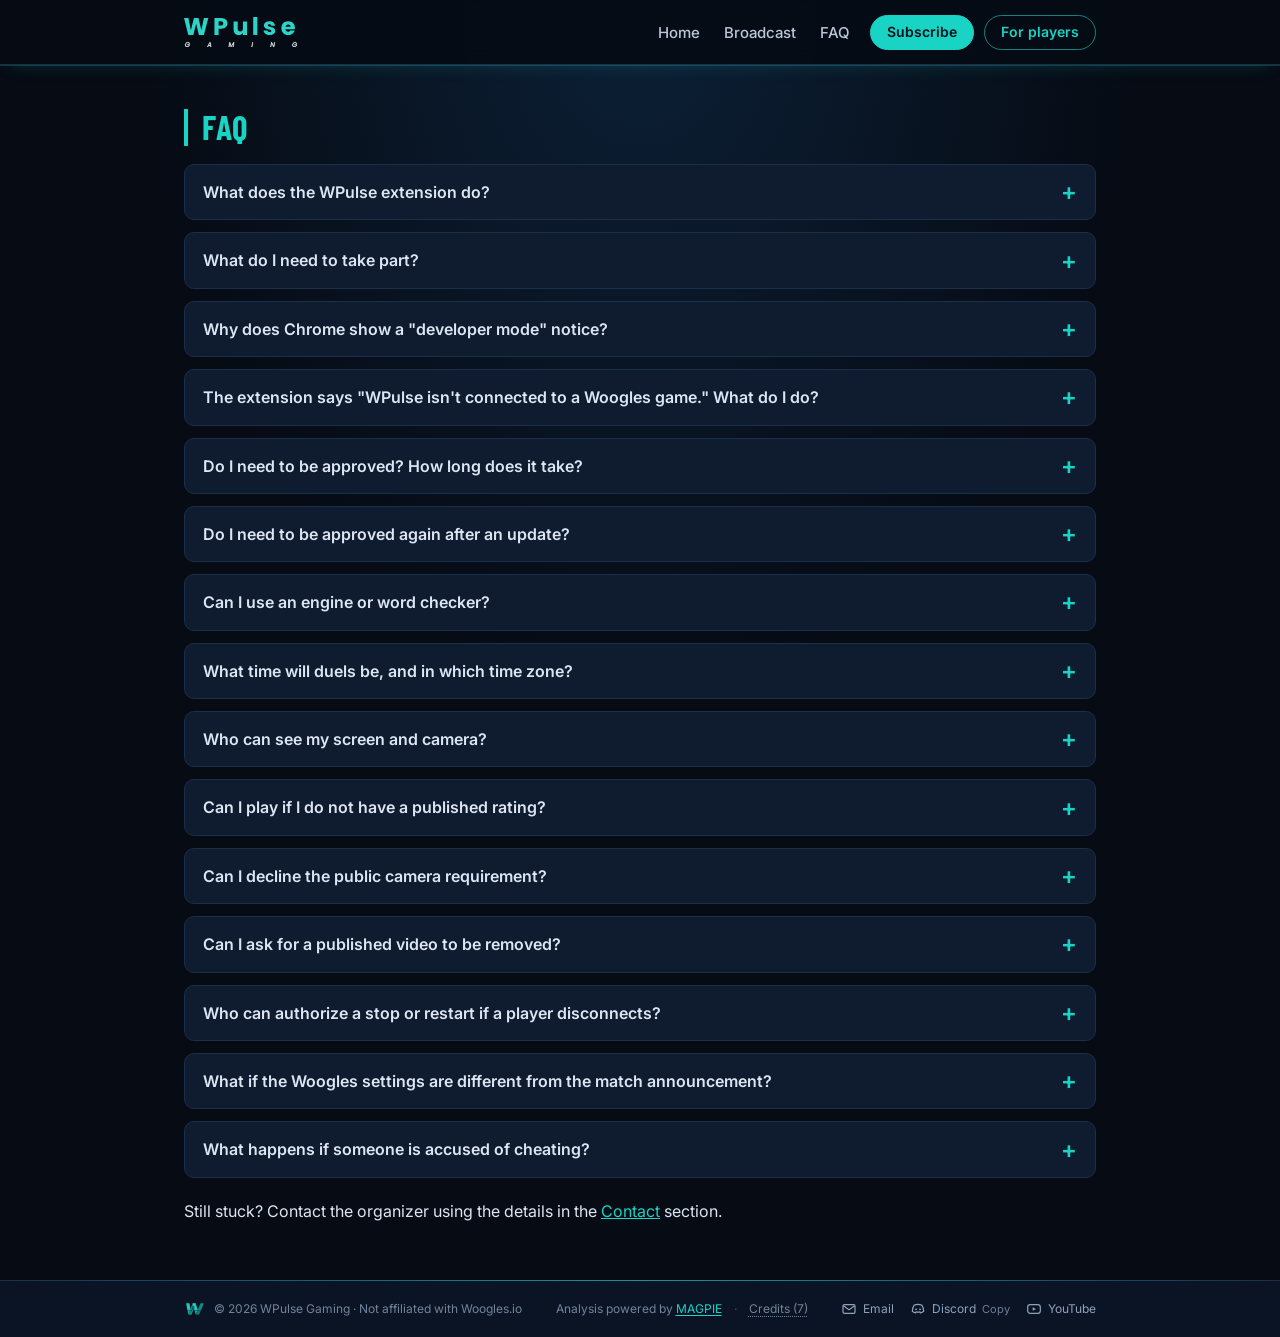
==== commit f3a989ae: "Add files via upload" ====
--- a/faq.html
+++ b/faq.html
@@ -104,11 +104,10 @@
 <header class="topbar">
   <div class="wrap">
     <a class="brand" href="index.html" aria-label="WPulse Gaming, back to the home page"><img src="images/wpulse-wordmark.svg" width="98" height="26" alt="WPulse Gaming"></a>
-    <nav class="nav" aria-label="Site pages">
+    <button class="nav-toggle" type="button" aria-label="Menu" aria-expanded="false" aria-controls="site-nav"><span class="nav-toggle-bars" aria-hidden="true"></span></button>
+    <nav class="nav" id="site-nav" aria-label="Site pages">
       <a href="index.html">Home</a>
-      <a href="index.html#schedule">Next duel</a>
-      <a href="index.html#commentary">Commentary</a>
-      <a href="stream.html">The stream</a>
+      <a href="stream.html">Broadcast</a>
       <a href="faq.html" aria-current="page">FAQ</a>
       <a class="nav-sub" href="https://www.youtube.com/@WPulseGaming?sub_confirmation=1" target="_blank" rel="noopener noreferrer">Subscribe</a>
       <a class="nav-pill nav-cta" href="players.html">For players</a>
--- a/styles.css
+++ b/styles.css
@@ -86,6 +86,7 @@
 }
 .nav a:hover, .nav a:focus-visible { color: #fff; }
 .nav a:hover::after, .nav a:focus-visible::after { transform: scaleX(1); }
+.nav-toggle { display: none; } /* the hamburger only exists on phones (see the phone block) */
 
 /* ---------- Buttons ---------- */
 .btn {
@@ -282,7 +283,7 @@
 body.page-faq main > section:first-child::before { display: none; }
 /* Home hero: phone-only extras (shown inside the phone media query; hidden everywhere else) */
 .hero-cards, .hero-next { display: none; }
-/* Home: button in the "See the stream" call-to-action line */
+/* Home: button in the "See the broadcast" call-to-action line */
 .play-line .peek-cta { margin: 12px 0 0; }
 
 
@@ -384,7 +385,7 @@
 .facts dt { font-size: 0.75rem; text-transform: uppercase; letter-spacing: 0.1em; color: var(--accent); }
 .facts dd { margin: 2px 0 0; }
 
-/* Stream preview: wide images and CSS-only dark/light tabs */
+/* "On screen" section (#stream-preview): wide images and CSS-only dark/light tabs */
 img.shot.shot-wide { max-width: 960px; }
 .theme-tabs { position: relative; }
 .theme-tabs > input { position: absolute; opacity: 0; width: 1px; height: 1px; pointer-events: none; }
@@ -561,14 +562,20 @@
 
   /* Hero (phones): the desktop hero scaled down. Same order and styles: logo, headline, tagline, four paragraphs, three buttons. */
   body .hero { padding: 18px 0 16px; }
-  body .hero-logo { width: 48px; height: 48px; margin: 0 0 2px; }
-  body .spec-strip { gap: 4px 10px; margin: 8px 0 14px; font-size: 0.7rem; letter-spacing: 0.06em; }
+  /* The W logo moves to the top right, beside the headline (absolute inside .wrap; the HTML order is unchanged); the headline keeps clear of it. */
+  body .hero-logo { position: absolute; top: 4px; right: 12px; width: 48px; height: 48px; margin: 0; }
+  body .hero h1 { margin-bottom: calc(0.5em + 4px); padding-right: 60px; }
+  body .spec-strip { gap: 4px 10px; margin: 8px 0 14px; font-size: 0.62rem; letter-spacing: 0.04em; color: #7fd9d0; opacity: 1; }
   body .spec-strip span { white-space: nowrap; }
   body .spec-strip span:not(:last-child)::after { margin-left: 10px; }
   body .hero p.lead { font-size: 0.875rem; line-height: 1.5; }
-  body .hero-cta { display: grid; grid-template-columns: repeat(2, minmax(0, 1fr)); gap: 12px; margin-top: 16px; }
-  body .hero-cta .btn { display: flex; align-items: center; justify-content: center; padding: 8px 10px; font-size: 0.85rem; letter-spacing: 0.04em; line-height: 1.2; white-space: nowrap; }
-  body .hero-cta .btn-subscribe { grid-column: 1 / -1; padding: 10px 14px; font-size: 0.95rem; }
+  /* hierarchy: bright lead line, quiet call-out for the last two paragraphs */
+  body .hero .spec-strip + p.lead { margin-bottom: 0.9em; font-size: 1.05rem; font-weight: 500; color: #e8eef5; }
+  body .hero .spec-strip + p.lead + p.lead + p.lead { margin-bottom: 0; padding: 0 0 6px 10px; border-left: 2px solid rgba(25, 211, 197, 0.6); }
+  body .hero .spec-strip + p.lead + p.lead + p.lead + p.lead { padding-left: 10px; border-left: 2px solid rgba(25, 211, 197, 0.6); }
+  body .hero-cta { display: grid; grid-template-columns: repeat(2, minmax(0, 1fr)); gap: 8px; margin-top: 16px; }
+  body .hero-cta .btn { display: flex; align-items: center; justify-content: center; min-height: 48px; padding: 6px 10px; border-radius: 10px; font-size: 0.8rem; letter-spacing: 0.02em; line-height: 1.2; white-space: nowrap; }
+  body .hero-cta .btn-subscribe { grid-column: 1 / -1; box-shadow: 0 0 22px rgba(6, 182, 212, 0.35); }
 
   /* How a match works: compact vertical steps (the horizontal 601-719px layout is left alone).
      --tile and --gap feed the shared connector rule above, so the line and arrowhead stay centred on the smaller tiles. */
@@ -587,7 +594,6 @@
 
   /* Hero (phones): the feature cards and the "Next duel in..." line stay in the HTML but are not shown */
   body .hero-cards, body .hero-next { display: none; }
-  body .hero-cta .btn { min-height: 44px; }
 
   /* Next duel card (phones): shorter and better arranged, all content kept. Nothing here depends on the player text (it will be replaced by names). */
   body .next-duel { padding: 12px; gap: 8px; }
@@ -603,7 +609,115 @@
   body .next-duel .pill { padding: 2px 9px; font-size: 0.72rem; }
   body .next-duel > a.btn { flex: 1 1 100%; }
   body .duel-cal > .btn { flex: 1 1 calc(50% - 4px); }
-  body .next-duel > a.btn, body .duel-cal > .btn { display: flex; align-items: center; justify-content: center; min-height: 52px; padding: 6px 8px; font-size: 0.8rem; letter-spacing: 0.03em; white-space: nowrap; }
+  body .next-duel > a.btn, body .duel-cal > .btn { display: flex; align-items: center; justify-content: center; min-height: 48px; padding: 6px 8px; border-radius: 10px; font-size: 0.8rem; letter-spacing: 0.02em; white-space: nowrap; }
+  body .hero-cta .btn .ic, body .next-duel > a.btn .ic, body .duel-cal > .btn .ic { width: 1em; height: 1em; margin-right: 0.4em; }
+
+  /* Hero background (phones): slightly stronger grid lines. The animation itself is defined once, for all widths, near the end of this file. */
+  body .hero { --hero-grid: 0.135; }
+
+  /* Broadcast page (stream.html), phones: "About the stream", "How a match works" and "Where to watch", compact.
+     How a match works becomes a 2x2 grid of cards; the connector lines/arrows are hidden only in that list (.ext-flow and the Players flow are untouched). */
+  body #about { padding-top: 12px; padding-bottom: 6px; }
+  body #about .section-head { margin-bottom: 8px; }
+  body #about .section-head h2 { margin: 0 0 4px; }
+  body #about .section-head p { font-size: 0.8125rem; line-height: 1.4; }
+  body #about .how-it-works { margin: 0 0 12px; padding: 6px 8px; }
+  body #about .how-it-works h3 { margin: 0 0 4px; font-size: 0.9rem; }
+  body .how-it-works .match-flow:not(.ext-flow) { --tile: 32px; --gap: 8px; grid-template-columns: repeat(2, minmax(0, 1fr)); gap: 6px; margin: 0; }
+  body .how-it-works .match-flow .flow-step { display: grid; grid-template-columns: 32px minmax(0, 1fr); align-items: center; column-gap: 8px; row-gap: 2px; padding: 6px 8px; text-align: left; border: 1px solid rgba(25, 211, 197, 0.3); border-radius: 10px; background: rgba(6, 11, 20, 0.35); }
+  body .how-it-works .match-flow .flow-step::before, body .how-it-works .match-flow .flow-step::after { content: none; display: none; }
+  body .how-it-works .match-flow .flow-tile { grid-column: 1; grid-row: 1; margin: 0; border-width: 1px; border-radius: 8px; box-shadow: 0 2px 0 rgba(25, 211, 197, 0.28); }
+  body .how-it-works .match-flow .flow-tile .ic { width: 1rem; height: 1rem; }
+  body .how-it-works .match-flow .flow-num { right: 2px; bottom: 1px; font-size: 0.55rem; }
+  body .how-it-works .match-flow .flow-step h4 { grid-column: 2; grid-row: 1; margin: 0; font-size: 0.95rem; line-height: 1.1; letter-spacing: 0.04em; }
+  body .how-it-works .match-flow .flow-art { grid-column: 1 / -1; grid-row: 2; justify-content: flex-start; height: 30px; margin: 0; }
+  body .how-it-works .match-flow .flow-art > * { transform: scale(0.58); transform-origin: left center; }
+  body .how-it-works .match-flow .flow-step p { grid-column: 1 / -1; grid-row: 3; font-size: 0.72rem; line-height: 1.3; }
+  body #about .follow-panel { margin: 0 0 8px; padding: 8px; }
+  body #about .follow-panel h3 { margin: 0 0 4px; font-size: 0.9rem; }
+  body #about .follow-grid { gap: 6px; margin-top: 2px; }
+  body #about .channel-card { grid-template-columns: auto minmax(0, 1fr) auto; gap: 4px 10px; padding: 6px 8px; }
+  body #about .channel-logo { width: 36px; height: 36px; border-radius: 8px; }
+  body #about .channel-name { font-size: 1.05rem; }
+  body #about .channel-handle { font-size: 0.78rem; }
+  body #about .channel-sub { grid-column: 1 / -1; grid-row: 2; justify-self: stretch; justify-content: center; min-height: 48px; margin: 0; padding: 0 12px; border-radius: 10px; font-size: 0.8rem; letter-spacing: 0.02em; }
+  body #about .channel-sub .ic { width: 1em; height: 1em; margin-right: 0.4em; }
+  body #about .channel-open { grid-column: 3; grid-row: 1; margin: 0; font-size: 0.75rem; }
+  body #about .follow-steps { display: flex; flex-wrap: wrap; align-content: flex-start; gap: 6px; }
+  body #about .follow-steps li { gap: 6px; padding: 3px 9px; border-radius: 10px; background: transparent; font-size: 0.75rem; }
+  body #about .follow-steps .fs-ic { width: 18px; height: 18px; border-radius: 5px; }
+  body #about .follow-steps .fs-ic .ic { width: 0.7rem; height: 0.7rem; }
+  body #about .about-note { margin: 0; font-size: 0.72rem; }
+
+  /* ===== Mobile menu (phones). Only applies when script.js has put .js-nav on <html>; without it the old scrolling nav stays as it was. =====
+     Brand left, hamburger right; the links drop down under the sticky header (absolute inside the header, not fixed, because of the page zoom). */
+  .js-nav body .topbar .wrap { position: static; }
+  .js-nav body .topbar .wrap::after { display: none; }
+  .js-nav body .nav-toggle { display: inline-flex; align-items: center; justify-content: center; flex: none; width: 52px; height: 52px; margin: -1px 0 -1px auto; padding: 0; border: 0; background: none; color: var(--accent); cursor: pointer; }
+  .js-nav body .nav-toggle:focus-visible { outline: 2px solid var(--accent); outline-offset: -6px; border-radius: 10px; }
+  .js-nav body .nav-toggle-bars, .js-nav body .nav-toggle-bars::before, .js-nav body .nav-toggle-bars::after { display: block; width: 22px; height: 2px; border-radius: 2px; background: currentColor; }
+  .js-nav body .nav-toggle-bars { position: relative; }
+  .js-nav body .nav-toggle-bars::before, .js-nav body .nav-toggle-bars::after { content: ""; position: absolute; left: 0; }
+  .js-nav body .nav-toggle-bars::before { top: -7px; }
+  .js-nav body .nav-toggle-bars::after { top: 7px; }
+  .js-nav body .topbar.is-open .nav-toggle-bars { background: transparent; }
+  .js-nav body .topbar.is-open .nav-toggle-bars::before { top: 0; transform: rotate(45deg); }
+  .js-nav body .topbar.is-open .nav-toggle-bars::after { top: 0; transform: rotate(-45deg); }
+  .js-nav body .topbar .nav { display: none; }
+  .js-nav body .topbar.is-open .nav { display: flex; flex-wrap: wrap; align-items: stretch; position: absolute; top: 100%; left: 0; right: 0; z-index: 60; max-height: 75vh; margin: 0; padding: 0 0 12px; overflow-x: hidden; overflow-y: auto; background: #060b14; border-bottom: 1px solid rgba(25, 211, 197, 0.45); box-shadow: 0 12px 24px rgba(0, 0, 0, 0.55); }
+  .js-nav body .topbar.is-open .nav a { display: flex; flex: 1 1 100%; align-items: center; min-height: 52px; margin: 0; padding: 0 16px; border-bottom: 1px solid var(--line); border-left: 3px solid transparent; font-size: 1rem; color: #b9c8da; }
+  .js-nav body .topbar.is-open .nav a::after, .js-nav body .topbar.is-open .nav a.nav-pill::before { display: none; }
+  .js-nav body .topbar.is-open .nav a[aria-current="page"], .js-nav body .topbar.is-open .nav a.is-active { border-left-color: var(--accent); background: rgba(25, 211, 197, 0.08); color: #fff; }
+  .js-nav body .topbar.is-open .nav a.nav-sub, .js-nav body .topbar.is-open .nav a.nav-pill { flex: 1 1 calc(50% - 20px); justify-content: center; margin: 12px 8px 0; padding: 0 12px; border-radius: 999px; font-size: 0.9rem; font-weight: 600; }
+  .js-nav body .topbar.is-open .nav a.nav-sub { border: 1px solid var(--accent); background: var(--accent); color: #04121a; }
+  .js-nav body .topbar.is-open .nav a.nav-pill { border: 1px solid rgba(25, 211, 197, 0.6); background: transparent; color: var(--accent); }
+  .js-nav body .topbar.is-open .nav a.nav-pill[aria-current="page"] { background: rgba(25, 211, 197, 0.14); }
+
+  /* Players page, phones: the Apply card ("What to send", "What happens next"), compact. */
+  body .apply-panel { padding: 8px 10px; }
+  body .apply-panel > h3 { margin: 0 0 4px; font-size: 0.95rem; }
+  body .apply-panel > p:first-of-type { margin-bottom: 6px; }
+  body .apply-grid { grid-template-columns: repeat(2, minmax(0, 1fr)); gap: 6px; margin: 0; }
+  body .apply-grid li { gap: 6px; padding: 6px 8px; font-size: 0.78rem; line-height: 1.3; }
+  body .apply-grid .ap-tile { flex: none; width: 20px; height: 20px; }
+  body .apply-grid .ap-tile .ic { width: 0.85rem; height: 0.85rem; }
+  @media (max-width: 380px) { body .apply-grid li { gap: 5px; padding: 6px; font-size: 0.74rem; } }
+  body .apply-note { margin: 6px 0 0; font-size: 0.72rem; }
+  body .apply-actions { display: grid; grid-template-columns: repeat(2, minmax(0, 1fr)); gap: 8px; margin: 8px 0 0; }
+  body .apply-actions .btn { display: flex; align-items: center; justify-content: center; min-height: 48px; padding: 0 8px; border-radius: 10px; font-size: 0.78rem; letter-spacing: 0.02em; white-space: nowrap; }
+  body .apply-actions .btn .ic { width: 1em; height: 1em; margin-right: 0.4em; }
+  body .apply-panel .apply-next-title { margin: 8px 0 0; padding-top: 8px; font-size: 0.95rem; }
+  @media (max-width: 600px) {
+    /* "What happens next": 38px icon boxes, 11px between steps. The vertical connector is the shared .match-flow one, re-anchored for the new sizes:
+       the line starts 4px under an icon box (its shadow is 2px), runs on the centre of the icon column, and ends in a 6px arrowhead whose tip stops 3px above the next icon box. */
+    body .apply-flow.match-flow:not(.ext-flow) { --tile: 38px; --gap: 11px; margin-top: 6px; }
+    body .apply-flow .flow-step { grid-template-columns: var(--tile) minmax(0, 1fr); column-gap: 10px; min-height: calc(var(--tile) + 8px); align-items: start; }
+    body .apply-flow .flow-tile { margin: 0; border-radius: 9px; box-shadow: 0 2px 0 rgba(25, 211, 197, 0.28), 0 0 10px rgba(25, 211, 197, 0.15); }
+    body .apply-flow .flow-tile .ic { width: 1.1rem; height: 1.1rem; }
+    body .apply-flow .flow-num { right: 4px; bottom: 2px; font-size: 0.62rem; }
+    body .apply-flow .flow-step h4 { margin: 0 0 2px; font-size: 0.95rem; line-height: 1.2; }
+    body .apply-flow .flow-step p { font-size: 0.8rem; line-height: 1.35; }
+    body .apply-flow.match-flow:not(.ext-flow) .flow-step:not(:last-child)::after { top: calc(var(--tile) + 4px); bottom: calc(9px - var(--gap)); height: auto; left: calc(var(--tile) / 2 - 1px); width: 2px; }
+    body .apply-flow.match-flow:not(.ext-flow) .flow-step:not(:last-child)::before { top: auto; bottom: calc(3px - var(--gap)); left: calc(var(--tile) / 2 - 4px); border-left: 4px solid transparent; border-right: 4px solid transparent; border-top: 6px solid rgba(25, 211, 197, 0.8); }
+  }
+
+  /* Next duel card (phones): one four-step type scale. Font properties and icon size only; no layout or spacing.
+     L1 key info 0.95rem/600 | L2 body 0.78rem | L3 labels 0.66rem uppercase teal, 0.1em | L4 buttons 0.78rem/700, 0.06em. Icons 15px. */
+  body .next-duel .duel-details .duel-wide dd,
+  body .next-duel .duel-details > div:not(.duel-wide) dd,
+  body .next-duel > .countdown { font-size: 0.95rem; font-weight: 600; }
+  body .next-duel .teaser-line { font-size: 0.95rem; font-weight: 600; letter-spacing: 0.12em; }
+  body .next-duel .duel-details dd .duel-tz,
+  body .next-duel .duel-details dd .duel-local,
+  body .next-duel .pill,
+  body .duel-note { font-size: 0.78rem; font-weight: 400; }
+  body .next-duel .pill, body .next-duel .duel-details dd .duel-local { font-weight: 500; }
+  body .next-duel .duel-details dd .duel-tz, body .duel-note { color: var(--muted); }
+  body .next-duel .label,
+  body .next-duel .duel-details dt,
+  body .next-duel .duel-details > div:not(.duel-wide) dt { font-size: 0.66rem; font-weight: 600; letter-spacing: 0.1em; text-transform: uppercase; color: var(--accent); }
+  body .next-duel > a.btn, body .duel-cal > .btn { font-size: 0.78rem; font-weight: 700; letter-spacing: 0.06em; text-transform: uppercase; }
+  body .next-duel .duel-details dt .ic, body .next-duel > a.btn .ic, body .next-duel .duel-cal > .btn .ic { width: 15px; height: 15px; }
 }
 
 /* Phones: sizes for the design-upgrade elements (after the compact block above) */
@@ -1541,7 +1655,8 @@
   /* Credits: a zero-height row under row 2 whose summary is pinned into row 2's right end; opened, the panel pushes the footer down in place. */
   .ft-credits { order: 4; flex: 1 1 100%; position: relative; }
   .ft-credits summary { position: absolute; top: -44px; right: 0; display: flex; align-items: center; justify-content: flex-end; width: 5.5rem; height: 44px; min-height: 44px; }
-  .ft-credits-body { position: static; width: auto; margin: 0 0 8px; transform: none; box-shadow: none; }
+  /* The opened panel floats upward from the zero-height Credits row: its bottom sits 6px above row 2 (44px row + 6px), so it opens into the visible screen. */
+  body .ft-credits-body { position: absolute; bottom: calc(100% + 50px); left: 0; right: 0; z-index: 40; width: auto; max-height: 60vh; margin: 0; padding: 12px; overflow-y: auto; transform: none; border: 1px solid rgba(25, 211, 197, 0.45); border-radius: 10px; background: var(--card); box-shadow: 0 -4px 18px rgba(0, 0, 0, 0.55); }
 }
 
 /* Home: three short muted lines (stream call-to-action, fair-play note, "want to play") that read as one compact notice.
@@ -1560,3 +1675,44 @@
 #fair-teaser .box { padding: 0 0 0 10px; border: 0; border-left: 2px solid var(--acc); border-radius: 0; background: none; }
 #fair-teaser .box p { display: inline; margin: 0; font-size: 0.8rem; line-height: 1.4; color: #70849b; }
 #fair-teaser a { padding: 6px 0; }
+
+/* ===== Hero background, all widths: drifting grid, breathing glow, one slow highlight =====
+   Same 34px teal grid and same three teal glows as before. The grid layer (::before) is one 34px cell larger on every side and drifts exactly
+   one cell diagonally (seamless); its fade mask is rewritten for the larger box so the still frame matches the old one. The glow moves from the
+   hero's own background to ::after so only its opacity animates. The highlight is one extra layer (.wrap::before, inside .wrap's stacking context,
+   below the text). Only transform and opacity move. With prefers-reduced-motion the still background is the same as before. */
+body .hero { background: none; }
+body .hero::before {
+  inset: -34px; z-index: 1;
+  background-image:
+    linear-gradient(rgba(25, 211, 197, 0.06) 1px, transparent 1px),
+    linear-gradient(90deg, rgba(25, 211, 197, 0.06) 1px, transparent 1px);
+  -webkit-mask-image: linear-gradient(#000 calc((100% - 68px) * 0.25 + 34px), transparent calc(100% - 34px));
+  mask-image: linear-gradient(#000 calc((100% - 68px) * 0.25 + 34px), transparent calc(100% - 34px));
+}
+body .hero::after {
+  content: ""; position: absolute; inset: 0; z-index: 0; pointer-events: none;
+  background:
+    radial-gradient(ellipse 60% 50% at 50% 30%, rgba(6, 182, 212, 0.12), transparent 75%),
+    radial-gradient(ellipse 60% 70% at 15% 0%, rgba(25, 211, 197, 0.16), transparent 70%),
+    radial-gradient(ellipse 50% 60% at 92% 10%, rgba(34, 184, 238, 0.10), transparent 70%);
+}
+@media (prefers-reduced-motion: no-preference) {
+  /* grid lines stronger while it moves (0.125; phones set --hero-grid to 0.135); the still frame stays at 0.06 */
+  body .hero::before {
+    background-image:
+      linear-gradient(rgba(25, 211, 197, var(--hero-grid, 0.125)) 1px, transparent 1px),
+      linear-gradient(90deg, rgba(25, 211, 197, var(--hero-grid, 0.125)) 1px, transparent 1px);
+    will-change: transform; animation: hero-grid-drift 11s linear infinite;
+  }
+  body .hero::after { animation: hero-glow-breathe 6s ease-in-out infinite alternate; }
+  /* the highlight sits in the upper band (logo, headline, tagline), not behind the paragraphs */
+  body .hero .wrap::before {
+    content: ""; position: absolute; z-index: -1; pointer-events: none; top: -60px; left: 50%; width: 56vw; height: 220px; margin-left: -28vw;
+    background: radial-gradient(ellipse closest-side, rgba(25, 211, 197, 0.18), transparent);
+    will-change: transform; animation: hero-highlight-drift 13s ease-in-out infinite alternate;
+  }
+  @keyframes hero-grid-drift { from { transform: translate3d(0, 0, 0); } to { transform: translate3d(34px, 34px, 0); } }
+  @keyframes hero-glow-breathe { from { opacity: 1; } to { opacity: 0.4; } }
+  @keyframes hero-highlight-drift { from { transform: translate3d(-40vw, 0, 0); } to { transform: translate3d(40vw, 0, 0); } }
+}
